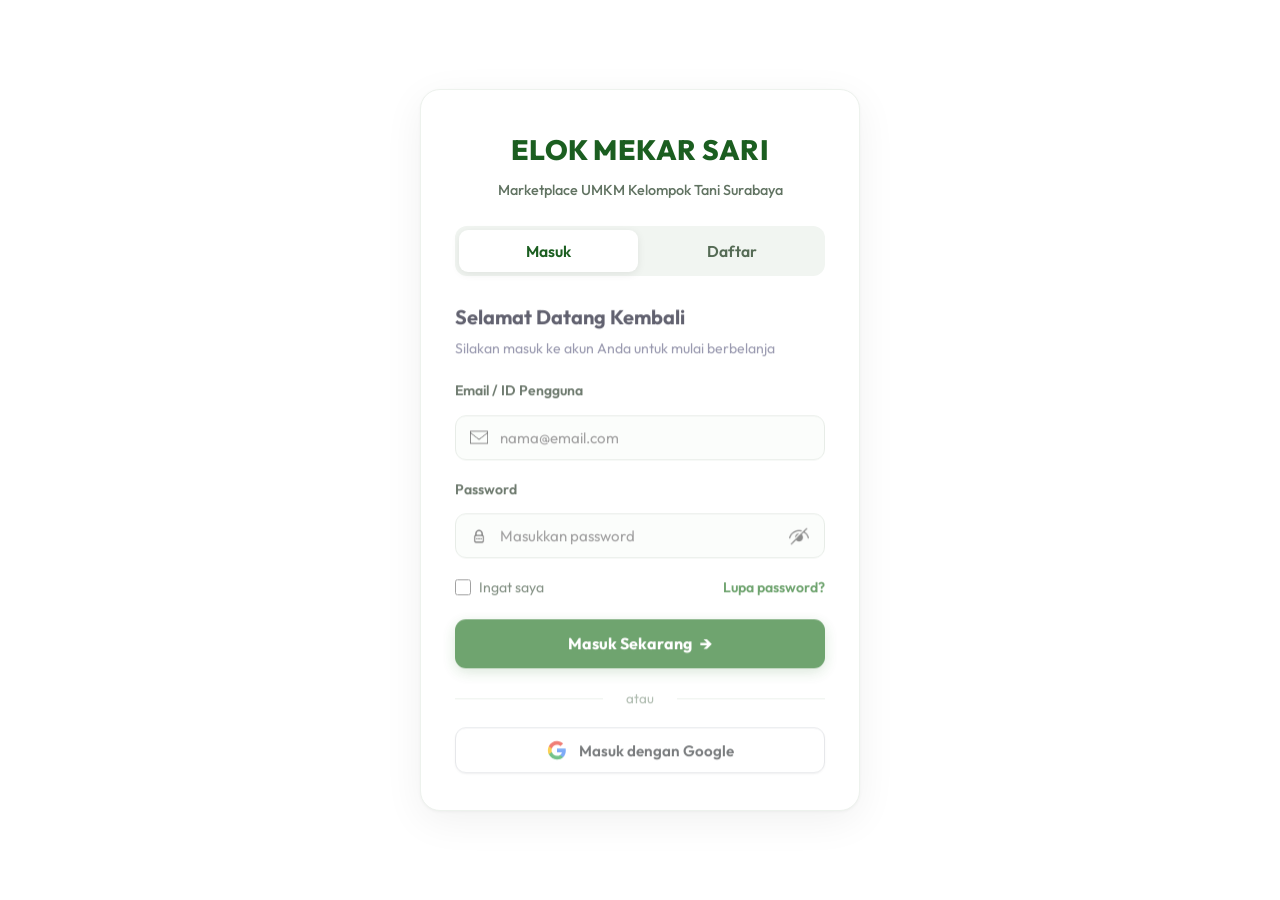
==== admin.html @ bb3d7a46 "initial commit dari lokal" ====
<!DOCTYPE html>
<html lang="id">
<head>
  <meta charset="UTF-8">
  <meta name="viewport" content="width=device-width, initial-scale=1.0">
  <title>Admin Dashboard - Elok Mekar Sari</title>
  <link rel="preconnect" href="https://fonts.googleapis.com">
  <link href="https://fonts.googleapis.com/css2?family=Outfit:wght@300;400;500;600;700;800&display=swap" rel="stylesheet">
  <link rel="stylesheet" href="css/style.css">
  <link rel="stylesheet" href="css/admin.css">
</head>
<body class="admin-body">

  <!-- Admin Sidebar -->
  <aside class="admin-sidebar" id="admin-sidebar">
    <div class="sidebar-brand">
      <div class="sidebar-brand-text">
        <span class="brand-title-admin">ELOK MEKAR SARI</span>
        <span class="brand-role-badge">Admin Panel</span>
      </div>
    </div>

    <nav class="sidebar-nav">
      <button type="button" class="sidebar-item active" data-section="dashboard" onclick="showAdminSection('dashboard', this)">
        <svg class="nav-svg-icon" viewBox="0 0 24 24" width="20" height="20" fill="currentColor">
          <path d="M3 13h8V3H3v10zm0 8h8v-6H3v6zm10 0h8V11h-8v10zm0-18v6h8V3h-8z"/>
        </svg>
        <span>Dashboard Admin</span>
      </button>

      <button type="button" class="sidebar-item" data-section="products" onclick="showAdminSection('products', this)">
        <svg class="nav-svg-icon" viewBox="0 0 24 24" width="20" height="20" fill="currentColor">
          <path d="M20 2H4c-1 0-2 .9-2 2v3.01c0 .72.43 1.34 1 1.69V20c0 1.1 1.1 2 2 2h14c.9 0 2-.9 2-2V8.7c.57-.35 1-.97 1-1.69V4c0-1.1-1-2-2-2zm-1 18H5V9h14v11zm1-13H4V4h16v3z"/>
        </svg>
        <span>Manajemen Produk</span>
      </button>

      <button type="button" class="sidebar-item" data-section="orders" onclick="showAdminSection('orders', this)">
        <svg class="nav-svg-icon" viewBox="0 0 24 24" width="20" height="20" fill="currentColor">
          <path d="M19 6h-2c0-2.76-2.24-5-5-5S7 3.24 7 6H5c-1.1 0-2 .9-2 2v12c0 1.1.9 2 2 2h14c1.1 0 2-.9 2-2V8c0-1.1-.9-2-2-2zm-7-3c1.66 0 3 1.34 3 3H9c0-1.66 1.34-3 3-3zm7 17H5V8h14v12zm-7-8c-1.66 0-3-1.34-3-3H7c0 2.76 2.24 5 5 5s5-2.24 5-5h-2c0 1.66-1.34 3-3 3z"/>
        </svg>
        <span>Manajemen Order</span>
      </button>



      <button type="button" class="sidebar-item" data-section="users" onclick="showAdminSection('users', this)">
        <svg class="nav-svg-icon" viewBox="0 0 24 24" width="20" height="20" fill="currentColor">
          <path d="M16 11c1.66 0 2.99-1.34 2.99-3S17.66 5 16 5c-1.66 0-3 1.34-3 3s1.34 3 3 3zm-8 0c1.66 0 2.99-1.34 2.99-3S9.66 5 8 5C6.34 5 5 6.34 5 8s1.34 3 3 3zm0 2c-2.33 0-7 1.17-7 3.5V19h14v-2.5c0-2.33-4.67-3.5-7-3.5zm8 0c-.29 0-.62.02-.97.05 1.16.84 1.97 1.97 1.97 3.45V19h6v-2.5c0-2.33-4.67-3.5-7-3.5z"/>
        </svg>
        <span>Pengguna</span>
      </button>

      <button type="button" class="sidebar-item" data-section="reports" onclick="showAdminSection('reports', this)">
        <svg class="nav-svg-icon" viewBox="0 0 24 24" width="20" height="20" fill="currentColor">
          <path d="M19 3H5c-1.1 0-2 .9-2 2v14c0 1.1.9 2 2 2h14c1.1 0 2-.9 2-2V5c0-1.1-.9-2-2-2zM9 17H7v-7h2v7zm4 0h-2V7h2v10zm4 0h-2v-4h2v4z"/>
        </svg>
        <span>Laporan & Statistik</span>
      </button>

      <div class="sidebar-divider"></div>

      <!-- Tombol Keluar: teks warna merah tanpa icon -->
      <button type="button" class="sidebar-item logout-item" onclick="openLogoutModal()">
        <span>Keluar Admin</span>
      </button>
    </nav>
  </aside>

  <!-- Admin Main Content -->
  <div class="admin-main" id="admin-main">
    
    <!-- Topbar Header -->
    <header class="admin-topbar">
      <button class="sidebar-toggle" onclick="toggleSidebar()" title="Toggle Sidebar">
        <svg viewBox="0 0 24 24" width="22" height="22" fill="currentColor"><path d="M3 18h18v-2H3v2zm0-5h18v-2H3v2zm0-7v2h18V6H3z"/></svg>
      </button>
      
      <div class="topbar-title-section">
        <h1 class="topbar-title" id="topbar-title">Dashboard Admin</h1>
        <span class="topbar-sub">Sistem Kelola UMKM Elok Mekar Sari</span>
      </div>

      <div class="topbar-right">
        <div class="admin-profile-pill">
          <div class="admin-pill-avatar-badge">A</div>
          <div class="admin-pill-info">
            <span class="admin-pill-name">Admin Utama</span>
            <span class="admin-pill-email">admin123</span>
          </div>
        </div>
      </div>
    </header>

    <!-- CONTENT SECTIONS -->

    <!-- 1. DASHBOARD OVERVIEW SECTION -->
    <section class="admin-section active" id="sec-dashboard">
      <div class="section-banner">
        <div>
          <h2>Selamat Datang di Panel Pengelola</h2>
          <p>Pantau performa penjualan, ketersediaan produk, dan status pesanan pelanggan secara langsung.</p>
        </div>
      </div>

      <!-- 4 Summary Cards (from Flutter DashboardTab) -->
      <div class="admin-stats-grid">
        <!-- 1. Total Order Hari Ini (Clickable to Orders) -->
        <div class="admin-stat-card card-green card-interactive" onclick="showAdminSection('orders', document.querySelector('[data-section=orders]'))" title="Klik untuk lihat Manajemen Order">
          <div class="stat-icon-wrapper">
            <img src="Icon/keranjang.png" alt="Keranjang" class="stat-icon-img">
          </div>
          <div class="stat-data">
            <span class="stat-label">Total Order Hari Ini</span>
            <span class="stat-value" id="dash-orders-today">0</span>
            <span class="stat-note">Klik untuk kelola order →</span>
          </div>
        </div>

        <!-- 2. Total Pendapatan (Clickable to Orders) -->
        <div class="admin-stat-card card-blue card-interactive" onclick="showAdminSection('orders', document.querySelector('[data-section=orders]'))" title="Klik untuk lihat Manajemen Order">
          <div class="stat-icon-wrapper">
            <img src="Icon/dollar.png" alt="Dollar" class="stat-icon-img">
          </div>
          <div class="stat-data">
            <span class="stat-label">Total Pendapatan</span>
            <span class="stat-value" id="dash-total-revenue">Rp 0</span>
            <span class="stat-note">Akumulasi pesanan aktif</span>
          </div>
        </div>

        <!-- 3. Pesanan Perlu Ditangani -->
        <div class="admin-stat-card card-orange card-interactive" onclick="showAdminSection('orders', document.querySelector('[data-section=orders]'))" title="Klik untuk lihat Manajemen Order">
          <div class="stat-icon-wrapper">
            <img src="Icon/kalender.png" alt="Kalender" class="stat-icon-img">
          </div>
          <div class="stat-data">
            <span class="stat-label">Perlu Ditangani</span>
            <span class="stat-value" id="dash-pending-orders">0</span>
            <span class="stat-note">Pesanan pending/diproses →</span>
          </div>
        </div>

        <!-- 4. Produk Terlaris -->
        <div class="admin-stat-card card-teal">
          <div class="stat-icon-wrapper">
            <img src="Icon/bintang.png" alt="Bintang" class="stat-icon-img">
          </div>
          <div class="stat-data">
            <span class="stat-label">Produk Terlaris</span>
            <span class="stat-value" id="dash-top-product">-</span>
            <span class="stat-note" id="dash-top-product-qty">0 porsi terjual</span>
          </div>
        </div>
      </div>

      <!-- Quick Tables Section: Recent Orders & Low Stock -->
      <div class="dashboard-double-grid">
        <div class="admin-card">
          <div class="card-header-flex">
            <h3>Order Terbaru</h3>
            <button class="btn-text-action" onclick="showAdminSection('orders', document.querySelector('[data-section=orders]'))">Lihat Semua →</button>
          </div>
          <div class="table-responsive">
            <table class="table-modern">
              <thead>
                <tr>
                  <th>No. Order</th>
                  <th>Pelanggan</th>
                  <th>Total</th>
                  <th>Status</th>
                </tr>
              </thead>
              <tbody id="dash-recent-orders-tbody">
                <!-- Filled by JS -->
              </tbody>
            </table>
          </div>
        </div>

        <div class="admin-card">
          <div class="card-header-flex">
            <h3>Stok Produk Menipis</h3>
            <button class="btn-text-action" onclick="showAdminSection('products', document.querySelector('[data-section=products]'))">Kelola Produk →</button>
          </div>
          <div class="table-responsive">
            <table class="table-modern">
              <thead>
                <tr>
                  <th>Produk</th>
                  <th>Kategori</th>
                  <th>Stok</th>
                  <th>Status</th>
                </tr>
              </thead>
              <tbody id="dash-low-stock-tbody">
                <!-- Filled by JS -->
              </tbody>
            </table>
          </div>
        </div>
      </div>

    </section>

    <!-- 2. PRODUCT MANAGEMENT SECTION -->
    <section class="admin-section hidden" id="sec-products">
      <div class="section-toolbar">
        <div>
          <h2>Manajemen Produk</h2>
          <p>Tambah, edit, dan atur ketersediaan produk UMKM.</p>
        </div>
        <button type="button" class="btn-primary-action" onclick="openAddProductModal()">
          <svg viewBox="0 0 24 24" width="18" height="18" fill="currentColor"><path d="M19 13h-6v6h-2v-6H5v-2h6V5h2v6h6v2z"/></svg>
          <span>Tambah Produk Baru</span>
        </button>
      </div>

      <div class="admin-card">
        <div class="table-filters-row">
          <div class="search-box-admin">
            <svg viewBox="0 0 24 24" width="18" height="18" fill="currentColor"><path d="M15.5 14h-.79l-.28-.27C15.41 12.59 16 11.11 16 9.5 16 5.91 13.09 3 9.5 3S3 5.91 3 9.5 5.91 16 9.5 16c1.61 0 3.09-.59 4.23-1.57l.27.28v.79l5 4.99L20.49 19l-4.99-5zm-6 0C7.01 14 5 11.99 5 9.5S7.01 5 9.5 5 14 7.01 14 9.5 11.99 14 9.5 14z"/></svg>
            <input type="text" id="filter-prod-search" placeholder="Cari nama produk..." oninput="renderAdminProductsTable()">
          </div>

          <div class="filter-select-wrapper">
            <select id="filter-prod-category" onchange="renderAdminProductsTable()">
              <option value="all">Semua Kategori</option>
              <option value="jamur">Olahan Jamur</option>
              <option value="lele">Olahan Lele</option>
              <option value="minuman">Minuman</option>
              <option value="snack">Snack</option>
              <option value="makanan">Makanan</option>
              <option value="lainnya">Lainnya</option>
            </select>
          </div>
        </div>

        <div class="table-responsive">
          <table class="table-modern">
            <thead>
              <tr>
                <th>Gambar</th>
                <th>Nama Produk</th>
                <th>Kategori</th>
                <th>Harga</th>
                <th>Stok</th>
                <th>Terjual</th>
                <th>Aksi</th>
              </tr>
            </thead>
            <tbody id="admin-products-table-tbody">
              <!-- Rendered via JS -->
            </tbody>
          </table>
        </div>
      </div>
    </section>

    <!-- 3. ORDER MANAGEMENT SECTION -->
    <section class="admin-section hidden" id="sec-orders">
      <div class="section-toolbar">
        <div>
          <h2>Manajemen Order</h2>
          <p>Verifikasi bukti pembayaran dan perbarui status pesanan pelanggan.</p>
        </div>
      </div>

      <!-- Status Tabs (from Flutter OrderManagementTab) -->
      <div class="order-tabs-admin">
        <button type="button" class="tab-btn active" data-status="all" onclick="filterOrdersByStatus('all', this)">Semua Pesanan</button>
        <button type="button" class="tab-btn" data-status="pending" onclick="filterOrdersByStatus('pending', this)">Menunggu Pembayaran</button>
        <button type="button" class="tab-btn" data-status="diproses" onclick="filterOrdersByStatus('diproses', this)">Sedang Diproses</button>
        <button type="button" class="tab-btn" data-status="ready" onclick="filterOrdersByStatus('ready', this)">Siap Diambil (Pick Up)</button>
        <button type="button" class="tab-btn" data-status="dikirim" onclick="filterOrdersByStatus('dikirim', this)">Dalam Pengiriman</button>
        <button type="button" class="tab-btn" data-status="selesai" onclick="filterOrdersByStatus('selesai', this)">Selesai</button>
        <button type="button" class="tab-btn" data-status="dibatalkan" onclick="filterOrdersByStatus('dibatalkan', this)">Dibatalkan</button>
      </div>

      <div class="admin-card">
        <div class="table-filters-row">
          <div class="search-box-admin">
            <svg viewBox="0 0 24 24" width="18" height="18" fill="currentColor"><path d="M15.5 14h-.79l-.28-.27C15.41 12.59 16 11.11 16 9.5 16 5.91 13.09 3 9.5 3S3 5.91 3 9.5 5.91 16 9.5 16c1.61 0 3.09-.59 4.23-1.57l.27.28v.79l5 4.99L20.49 19l-4.99-5zm-6 0C7.01 14 5 11.99 5 9.5S7.01 5 9.5 5 14 7.01 14 9.5 11.99 14 9.5 14z"/></svg>
            <input type="text" id="filter-order-search" placeholder="Cari No. Order atau Nama Pelanggan..." oninput="renderAdminOrdersTable()">
          </div>
        </div>

        <div class="table-responsive">
          <table class="table-modern">
            <thead>
              <tr>
                <th>No. Order</th>
                <th>Waktu</th>
                <th>Pelanggan</th>
                <th>Detail Item</th>
                <th>Pengiriman</th>
                <th>Metode Bayar</th>
                <th>Bukti Pembayaran</th>
                <th>Total</th>
                <th>Status</th>
                <th>Update Status</th>
              </tr>
            </thead>
            <tbody id="admin-orders-table-tbody">
              <!-- Rendered via JS -->
            </tbody>
          </table>
        </div>
      </div>
    </section>

    <!-- 5. USERS MANAGEMENT SECTION -->
    <section class="admin-section hidden" id="sec-users">
      <div class="section-toolbar">
        <div>
          <h2>Daftar Pengguna</h2>
          <p>Informasi pelanggan dan akun yang terdaftar dalam sistem.</p>
        </div>
      </div>

      <div class="admin-card">
        <div class="table-filters-row">
          <div class="search-box-admin">
            <svg viewBox="0 0 24 24" width="18" height="18" fill="currentColor"><path d="M15.5 14h-.79l-.28-.27C15.41 12.59 16 11.11 16 9.5 16 5.91 13.09 3 9.5 3S3 5.91 3 9.5 5.91 16 9.5 16c1.61 0 3.09-.59 4.23-1.57l.27.28v.79l5 4.99L20.49 19l-4.99-5zm-6 0C7.01 14 5 11.99 5 9.5S7.01 5 9.5 5 14 7.01 14 9.5 11.99 14 9.5 11.99 14 9.5 14z"/></svg>
            <input type="text" id="filter-user-search" placeholder="Cari nama atau email pengguna..." oninput="renderAdminUsersTable()">
          </div>
        </div>

        <div class="table-responsive">
          <table class="table-modern">
            <thead>
              <tr>
                <th>Pengguna</th>
                <th>Email</th>
                <th>No. Telepon</th>
                <th>Role</th>
                <th>Total Pesanan</th>
                <th>Status Akun</th>
              </tr>
            </thead>
            <tbody id="admin-users-table-tbody">
              <!-- Rendered via JS -->
            </tbody>
          </table>
        </div>
      </div>
    </section>

    <!-- 6. REPORTS SECTION -->
    <section class="admin-section hidden" id="sec-reports">
      <div class="section-toolbar">
        <div>
          <h2>Laporan & Statistik</h2>
          <p>Rekapitulasi penjualan produk UMKM Elok Mekar Sari.</p>
        </div>
      </div>

      <!-- Sales Chart Card (from Flutter ReportsTab LineChart) -->
      <div class="admin-card report-chart-card">
        <div class="card-header-flex">
          <div>
            <h3>Penjualan Mingguan (7 Hari Terakhir)</h3>
            <span class="chart-subtitle">Tren pendapatan harian pesanan selesai & dikonfirmasi</span>
          </div>
          <div class="chart-badge-tag">Statistik Realtime</div>
        </div>
        
        <div class="chart-container" id="sales-chart-wrapper">
          <!-- Dynamic SVG Chart rendered by JS -->
        </div>
      </div>

      <!-- Summary Stats (Ringkasan Bulanan) -->
      <div class="admin-stats-grid" style="margin-top: 20px;">
        <div class="admin-stat-card card-green">
          <div class="stat-data">
            <span class="stat-label">Total Penjualan Masuk</span>
            <span class="stat-value" id="rep-total-revenue">Rp 0</span>
            <span class="stat-note">Akumulasi seluruh transaksi berhasil</span>
          </div>
        </div>
        <div class="admin-stat-card card-blue">
          <div class="stat-data">
            <span class="stat-label">Order Berhasil</span>
            <span class="stat-value" id="rep-done-orders">0 Transaksi</span>
            <span class="stat-note">Pesanan status diproses / selesai</span>
          </div>
        </div>
        <div class="admin-stat-card card-orange">
          <div class="stat-data">
            <span class="stat-label">Produk Terlaris</span>
            <span class="stat-value" id="rep-top-product">-</span>
            <span class="stat-note" id="rep-top-product-sub">Berdasarkan kuantitas terjual</span>
          </div>
        </div>
      </div>

      <!-- Ringkasan Penjualan Tiap Produk -->
      <div class="admin-card" style="margin-top: 20px;">
        <h3>Ringkasan Penjualan Tiap Produk</h3>
        <div class="table-responsive">
          <table class="table-modern">
            <thead>
              <tr>
                <th>Produk</th>
                <th>Kategori</th>
                <th>Harga Satuan</th>
                <th>Jumlah Terjual</th>
                <th>Subtotal Pendapatan</th>
              </tr>
            </thead>
            <tbody id="rep-products-tbody">
              <!-- Rendered via JS -->
            </tbody>
          </table>
        </div>
      </div>
    </section>

  </div>

  <!-- MODAL: ADD / EDIT PRODUCT -->
  <div class="modal-overlay hidden" id="product-modal">
    <div class="modal-dialog">
      <div class="modal-header">
        <h3 id="product-modal-title">Tambah Produk Baru</h3>
        <button type="button" class="modal-close-btn" onclick="closeProductModal()">✕</button>
      </div>

      <form id="product-form" onsubmit="handleProductFormSubmit(event)">
        <input type="hidden" id="pf-id">

        <div class="form-group-admin">
          <label for="pf-name">Nama Produk</label>
          <input type="text" id="pf-name" placeholder="Contoh: Nugget Lele" required>
        </div>

        <div class="form-grid-2">
          <div class="form-group-admin">
            <label for="pf-category">Kategori</label>
            <select id="pf-category" required>
              <option value="makanan">Makanan</option>
              <option value="jamur">Olahan Jamur</option>
              <option value="lele">Olahan Lele</option>
              <option value="snack">Snack</option>
              <option value="minuman">Minuman</option>
              <option value="lainnya">Lainnya</option>
            </select>
          </div>

          <div class="form-group-admin">
            <label for="pf-price">Harga (Rp)</label>
            <input type="number" id="pf-price" placeholder="25000" min="500" required>
          </div>
        </div>

        <div class="form-grid-2">
          <div class="form-group-admin">
            <label for="pf-stock">Stok Tersedia</label>
            <input type="number" id="pf-stock" placeholder="50" min="0" required>
          </div>

          <div class="form-group-admin">
            <label for="pf-image-select">Pilih Gambar dari Katalog</label>
            <select id="pf-image-select" onchange="updateImagePreviewFromSelect()">
              <option value="Nugget_Lele.jpeg">Nugget_Lele.jpeg</option>
              <option value="Sempol_Jamur.jpeg">Sempol_Jamur.jpeg</option>
              <option value="tahu_walik.jpeg">tahu_walik.jpeg</option>
              <option value="Jangkrik_Crispi.jpeg">Jangkrik_Crispi.jpeg</option>
              <option value="Sinom.jpeg">Sinom.jpeg</option>
              <option value="Sate_Jamur.jpeg">Sate_Jamur.jpeg</option>
              <option value="Bakso_Jamur.jpg">Bakso_Jamur.jpg</option>
              <option value="Sate_Jamur_Tiram.jpg">Sate_Jamur_Tiram.jpg</option>
              <option value="Abon_Lele.jpeg">Abon_Lele.jpeg</option>
              <option value="upload">Unggah File Gambar...</option>
              <option value="custom">URL Gambar Kustom...</option>
            </select>
          </div>
        </div>

        <div class="form-group-admin" id="upload-image-group" style="display: none;">
          <label for="pf-upload-file">Pilih Berkas Gambar</label>
          <input type="file" id="pf-upload-file" accept="image/*" onchange="handleImageFileUpload(event)">
        </div>

        <div class="form-group-admin" id="custom-image-group" style="display: none;">
          <label for="pf-custom-image">URL Gambar Kustom</label>
          <input type="text" id="pf-custom-image" placeholder="https://..." oninput="updateCustomImagePreview()">
        </div>

        <div class="image-preview-admin">
          <label>Pratinjau Gambar:</label>
          <div class="preview-box">
            <img id="pf-preview-img" src="images/Nugget_Lele.jpeg" alt="Preview">
          </div>
        </div>

        <div class="form-group-admin">
          <label for="pf-desc">Deskripsi Produk</label>
          <textarea id="pf-desc" rows="3" placeholder="Tuliskan deskripsi produk yang menarik..." required></textarea>
        </div>

        <div class="modal-footer">
          <button type="button" class="btn-cancel" onclick="closeProductModal()">Batal</button>
          <button type="submit" class="btn-submit-modal" id="btn-save-product">Simpan Produk</button>
        </div>
      </form>
    </div>
  </div>

  <!-- MODAL: VIEW PROOF OF PAYMENT (STRUK) -->
  <div class="modal-overlay hidden" id="proof-modal" onclick="closeProofModalOnBackdrop(event)">
    <div class="modal-dialog modal-dialog-proof">
      <div class="modal-header">
        <h3>Bukti Pembayaran / Struk Pelanggan</h3>
        <button type="button" class="modal-close-btn" onclick="closeProofModal()">✕</button>
      </div>
      <div class="proof-modal-body">
        <div class="proof-img-container">
          <img id="proof-img" src="" alt="Bukti Pembayaran">
        </div>
        <div class="proof-details" id="proof-details-text">
          <!-- Filled by JS -->
        </div>
      </div>
      <div class="modal-footer">
        <button type="button" class="btn-primary-action" onclick="approveProofFromModal()">Konfirmasi Lunas & Proses</button>
        <button type="button" class="btn-cancel" onclick="closeProofModal()">Tutup</button>
      </div>
    </div>
  </div>

    <!-- MODAL: LOGOUT CONFIRMATION -->
  <div class="modal-overlay hidden" id="logout-modal" onclick="closeLogoutModalOnBackdrop(event)">
    <div class="modal-dialog modal-dialog-sm">
      <div class="modal-header">
        <h3>Konfirmasi Logout</h3>
        <button type="button" class="modal-close-btn" onclick="closeLogoutModal()">✕</button>
      </div>
      <div class="modal-body-pad">
        <p style="font-size: 0.95rem; color: #4b5563; line-height: 1.5;">Apakah Anda yakin ingin logout dari akun admin?</p>
      </div>
      <div class="modal-footer">
        <button type="button" class="btn-cancel" onclick="closeLogoutModal()">Batal</button>
        <button type="button" class="btn-danger-action" onclick="confirmLogoutAdmin()">Keluar</button>
      </div>
    </div>
  </div>

  <!-- Toast -->
  <div class="toast" id="toast"></div>

  <!-- SCRIPTS -->
  <script src="js/app.js"></script>
  <script src="js/admin.js"></script>
</body>
</html>
---- css/style.css ----
/* ========================================
   ELOK MEKAR SARI - Global Styles
   ======================================== */

*, *::before, *::after {
  box-sizing: border-box;
  margin: 0;
  padding: 0;
}

:root {
  --primary: #2d7a2d;
  --primary-dark: #1e5c1e;
  --primary-light: #4caf4c;
  --primary-soft: #e8f5e9;
  --secondary: #ff8c00;
  --secondary-light: #fff3e0;
  --accent: #00bcd4;
  --danger: #e53935;
  --success: #43a047;
  --warning: #fb8c00;

  --text-primary: #1a1a2e;
  --text-secondary: #4a4a6a;
  --text-muted: #8a8aaa;

  --bg-page: #f4f7f4;
  --bg-card: #ffffff;
  --bg-input: #f8fbf8;

  --border: #e0e7e0;
  --border-focus: #2d7a2d;

  --shadow-sm: 0 2px 8px rgba(0,0,0,0.06);
  --shadow: 0 4px 20px rgba(0,0,0,0.10);
  --shadow-lg: 0 8px 32px rgba(0,0,0,0.14);
  --shadow-xl: 0 16px 48px rgba(0,0,0,0.18);

  --radius-sm: 8px;
  --radius: 12px;
  --radius-lg: 20px;
  --radius-xl: 28px;
  --radius-full: 9999px;

  --font: 'Outfit', sans-serif;
  --transition: 0.25s cubic-bezier(0.4,0,0.2,1);
}

html {
  scroll-behavior: smooth;
}

body {
  font-family: var(--font);
  background: var(--bg-page);
  color: var(--text-primary);
  line-height: 1.6;
  min-height: 100vh;
}

a {
  text-decoration: none;
  color: inherit;
}

img {
  max-width: 100%;
  height: auto;
}

.hidden { display: none !important; }
.container {
  max-width: 1200px;
  margin: 0 auto;
  padding: 0 20px;
}

/* ---- NAVBAR ---- */
.navbar {
  position: sticky;
  top: 0;
  z-index: 100;
  background: rgba(255,255,255,0.95);
  backdrop-filter: blur(16px);
  border-bottom: 1px solid var(--border);
  box-shadow: var(--shadow-sm);
  transition: box-shadow var(--transition);
}
.navbar.scrolled { box-shadow: var(--shadow); }
.nav-container {
  max-width: 1200px;
  margin: 0 auto;
  padding: 0 20px;
  display: flex;
  align-items: center;
  gap: 32px;
  height: 64px;
}
.nav-brand {
  display: flex;
  align-items: center;
  gap: 8px;
  font-size: 1.2rem;
  font-weight: 700;
  color: var(--primary);
  white-space: nowrap;
}
.brand-icon { font-size: 1.5rem; }
.nav-links {
  display: flex;
  align-items: center;
  gap: 8px;
  flex: 1;
}
.nav-link {
  padding: 8px 16px;
  border-radius: var(--radius-full);
  font-weight: 500;
  color: var(--text-secondary);
  transition: all var(--transition);
  font-size: 0.95rem;
}
.nav-link:hover, .nav-link.active {
  background: var(--primary-soft);
  color: var(--primary);
}
.nav-actions {
  display: flex;
  align-items: center;
  gap: 12px;
}
.nav-search-btn {
  background: none;
  border: none;
  cursor: pointer;
  padding: 8px;
  border-radius: 50%;
  display: flex;
  align-items: center;
  justify-content: center;
  transition: background var(--transition);
}
.nav-search-btn:hover { background: var(--primary-soft); }
.nav-cart {
  position: relative;
  cursor: pointer;
  padding: 8px;
  border-radius: 50%;
  display: flex;
  align-items: center;
  justify-content: center;
  transition: background var(--transition);
}
.nav-cart:hover { background: var(--primary-soft); }
.cart-badge {
  position: absolute;
  top: 2px;
  right: 2px;
  background: var(--danger);
  color: white;
  font-size: 0.65rem;
  font-weight: 700;
  border-radius: 50%;
  width: 18px;
  height: 18px;
  display: flex;
  align-items: center;
  justify-content: center;
  line-height: 1;
}
.nav-user {
  position: relative;
  cursor: pointer;
}
.nav-avatar {
  width: 38px;
  height: 38px;
  border-radius: 50%;
  background: linear-gradient(135deg, var(--primary), var(--primary-light));
  color: white;
  display: flex;
  align-items: center;
  justify-content: center;
  font-weight: 700;
  font-size: 1rem;
}
.user-dropdown {
  position: absolute;
  right: 0;
  top: calc(100% + 8px);
  background: white;
  border-radius: var(--radius);
  box-shadow: var(--shadow-lg);
  border: 1px solid var(--border);
  min-width: 220px;
  overflow: hidden;
  opacity: 0;
  pointer-events: none;
  transform: translateY(-8px);
  transition: all var(--transition);
  z-index: 200;
}
.user-dropdown.open {
  opacity: 1;
  pointer-events: all;
  transform: translateY(0);
}
.dropdown-header {
  display: flex;
  align-items: center;
  gap: 12px;
  padding: 16px;
  background: var(--primary-soft);
}
.dropdown-avatar {
  width: 40px;
  height: 40px;
  border-radius: 50%;
  background: var(--primary);
  color: white;
  display: flex;
  align-items: center;
  justify-content: center;
  font-weight: 700;
}
.dropdown-name { font-weight: 600; font-size: 0.95rem; }
.dropdown-email { font-size: 0.75rem; color: var(--text-muted); }
.dropdown-divider { height: 1px; background: var(--border); margin: 4px 0; }
.dropdown-item {
  display: flex;
  align-items: center;
  gap: 8px;
  padding: 10px 16px;
  color: var(--text-primary);
  font-size: 0.9rem;
  background: none;
  border: none;
  width: 100%;
  text-align: left;
  cursor: pointer;
  transition: background var(--transition);
}
.dropdown-item:hover { background: var(--bg-page); }
.logout-btn {
  color: var(--danger);
  font-weight: 500;
}
.logout-btn:hover {
  background: #ffebee;
  color: #c62828;
}

/* ---- PAGE HEADER ---- */
.page-header {
  background: linear-gradient(135deg, var(--primary-dark) 0%, var(--primary) 100%);
  color: white;
  padding: 40px 20px;
}
.page-title {
  font-size: 2rem;
  font-weight: 700;
  margin-bottom: 4px;
}
.page-sub { opacity: 0.85; font-size: 1rem; }

/* ---- BUTTONS ---- */
.btn-primary {
  display: inline-flex;
  align-items: center;
  gap: 8px;
  background: linear-gradient(135deg, var(--primary), var(--primary-light));
  color: white;
  padding: 12px 28px;
  border-radius: var(--radius-full);
  font-weight: 600;
  font-size: 0.95rem;
  border: none;
  cursor: pointer;
  transition: all var(--transition);
  box-shadow: 0 4px 16px rgba(45,122,45,0.3);
}
.btn-primary:hover {
  transform: translateY(-2px);
  box-shadow: 0 8px 24px rgba(45,122,45,0.4);
}
.btn-outline {
  display: inline-flex;
  align-items: center;
  gap: 8px;
  background: transparent;
  color: white;
  padding: 12px 28px;
  border-radius: var(--radius-full);
  font-weight: 600;
  border: 2px solid rgba(255,255,255,0.7);
  cursor: pointer;
  transition: all var(--transition);
}
.btn-outline:hover {
  background: rgba(255,255,255,0.15);
  border-color: white;
}

/* ---- PRODUCT CARD ---- */
.products-grid {
  display: grid;
  grid-template-columns: repeat(auto-fill, minmax(240px, 1fr));
  gap: 20px;
}
.product-card {
  background: var(--bg-card);
  border-radius: var(--radius-lg);
  overflow: hidden;
  box-shadow: var(--shadow-sm);
  border: 1px solid var(--border);
  transition: all var(--transition);
  cursor: pointer;
  position: relative;
}
.product-card:hover {
  transform: translateY(-4px);
  box-shadow: var(--shadow-lg);
  border-color: var(--primary);
}
.product-card-img {
  width: 100%;
  height: 200px;
  object-fit: cover;
  transition: transform 0.4s ease;
}
.product-card:hover .product-card-img { transform: scale(1.05); }
.product-card-img-wrapper {
  overflow: hidden;
  position: relative;
}
.product-card-badge {
  position: absolute;
  top: 12px;
  left: 12px;
  background: var(--primary);
  color: white;
  font-size: 0.72rem;
  font-weight: 600;
  padding: 4px 10px;
  border-radius: var(--radius-full);
  text-transform: uppercase;
  letter-spacing: 0.5px;
}
.product-card-actions {
  position: absolute;
  top: 12px;
  right: 12px;
  display: flex;
  flex-direction: column;
  gap: 6px;
  opacity: 0;
  transition: opacity var(--transition);
}
.product-card:hover .product-card-actions { opacity: 1; }
.product-card-action-btn {
  width: 34px;
  height: 34px;
  border-radius: 50%;
  background: white;
  border: none;
  cursor: pointer;
  display: flex;
  align-items: center;
  justify-content: center;
  font-size: 1rem;
  box-shadow: var(--shadow-sm);
  transition: all var(--transition);
}
.product-card-action-btn:hover {
  background: var(--primary);
  color: white;
  transform: scale(1.1);
}
.product-card-action-btn:hover .card-action-icon {
  filter: brightness(0) invert(1);
}
.product-card-body {
  padding: 16px;
}
.product-card-cat {
  font-size: 0.75rem;
  color: var(--primary);
  font-weight: 600;
  text-transform: uppercase;
  letter-spacing: 0.5px;
  margin-bottom: 4px;
}
.product-card-name {
  font-size: 1rem;
  font-weight: 600;
  color: var(--text-primary);
  margin-bottom: 8px;
  display: -webkit-box;
  -webkit-line-clamp: 2;
  -webkit-box-orient: vertical;
  overflow: hidden;
}
.product-card-price {
  font-size: 1.15rem;
  font-weight: 700;
  color: var(--primary);
  margin-bottom: 12px;
}
.product-card-footer {
  display: flex;
  align-items: center;
  justify-content: space-between;
  gap: 8px;
}
.btn-add-cart {
  flex: 1;
  background: var(--primary);
  color: white;
  border: none;
  padding: 10px;
  border-radius: var(--radius-full);
  font-weight: 600;
  font-size: 0.85rem;
  cursor: pointer;
  transition: all var(--transition);
}
.btn-add-cart:hover { background: var(--primary-dark); }

/* ---- SECTION ---- */
.section { padding: 60px 0; }
.section-header {
  display: flex;
  align-items: center;
  justify-content: space-between;
  margin-bottom: 32px;
}
.section-title {
  font-size: 1.8rem;
  font-weight: 700;
  color: var(--text-primary);
}
.section-sub {
  color: var(--text-muted);
  margin-top: 4px;
}
.see-all-link {
  color: var(--primary);
  font-weight: 600;
  transition: opacity var(--transition);
}
.see-all-link:hover { opacity: 0.7; }

/* ---- FORM ELEMENTS ---- */
.form-group {
  display: flex;
  flex-direction: column;
  gap: 6px;
  margin-bottom: 16px;
}
.form-group label {
  font-size: 0.875rem;
  font-weight: 600;
  color: var(--text-secondary);
}
.form-group input,
.form-group textarea,
.form-group select {
  padding: 12px 16px;
  border: 1.5px solid var(--border);
  border-radius: var(--radius);
  font-family: var(--font);
  font-size: 0.95rem;
  background: var(--bg-input);
  color: var(--text-primary);
  transition: border-color var(--transition), box-shadow var(--transition);
  outline: none;
}
.form-group input:focus,
.form-group textarea:focus,
.form-group select:focus {
  border-color: var(--primary);
  box-shadow: 0 0 0 3px rgba(45,122,45,0.12);
}
.form-row {
  display: grid;
  grid-template-columns: 1fr 1fr;
  gap: 16px;
}
.input-wrapper {
  position: relative;
  display: flex;
  align-items: center;
}
.input-wrapper input {
  width: 100%;
  padding-left: 44px !important;
}
.input-icon {
  position: absolute;
  left: 14px;
  pointer-events: none;
  display: flex;
  align-items: center;
  justify-content: center;
  width: 20px;
  height: 20px;
}
.form-icon-img {
  width: 18px;
  height: 18px;
  object-fit: contain;
  display: block;
}
.password-toggle {
  position: absolute;
  right: 12px;
  background: none;
  border: none;
  cursor: pointer;
  padding: 4px;
  display: flex;
  align-items: center;
  justify-content: center;
  opacity: 0.65;
  transition: opacity 0.2s, transform 0.15s;
}
.password-toggle:hover {
  opacity: 1;
  transform: scale(1.08);
}
.password-toggle-img {
  width: 20px;
  height: 20px;
  object-fit: contain;
  display: block;
}
.form-select {
  appearance: none;
  background-image: url("data:image/svg+xml,%3Csvg xmlns='http://www.w3.org/2000/svg' width='12' height='12' viewBox='0 0 12 12'%3E%3Cpath fill='%234a4a6a' d='M6 8L1 3h10z'/%3E%3C/svg%3E");
  background-repeat: no-repeat;
  background-position: right 14px center;
  padding-right: 36px;
}

/* ---- MODAL ---- */
.modal-overlay {
  position: fixed;
  inset: 0;
  background: rgba(0,0,0,0.55);
  backdrop-filter: blur(4px);
  z-index: 500;
  display: flex;
  align-items: center;
  justify-content: center;
  padding: 20px;
  animation: fadeIn 0.2s ease;
}
.modal-content {
  background: white;
  border-radius: var(--radius-xl);
  max-width: 600px;
  width: 100%;
  max-height: 90vh;
  overflow-y: auto;
  position: relative;
  animation: slideUp 0.3s ease;
  box-shadow: var(--shadow-xl);
}
.modal-close {
  position: absolute;
  top: 16px;
  right: 16px;
  background: var(--bg-page);
  border: none;
  border-radius: 50%;
  width: 32px;
  height: 32px;
  cursor: pointer;
  font-size: 1rem;
  z-index: 10;
  transition: background var(--transition);
}
.modal-close:hover { background: var(--border); }
.modal-title {
  font-size: 1.3rem;
  font-weight: 700;
  padding: 24px 24px 0;
}

@keyframes fadeIn { from { opacity: 0; } to { opacity: 1; } }
@keyframes slideUp { from { transform: translateY(20px); opacity: 0; } to { transform: translateY(0); opacity: 1; } }

/* ---- TOAST ---- */
.toast {
  position: fixed;
  bottom: 24px;
  left: 50%;
  transform: translateX(-50%) translateY(100px);
  background: #222;
  color: white;
  padding: 12px 24px;
  border-radius: var(--radius-full);
  font-weight: 500;
  font-size: 0.9rem;
  box-shadow: var(--shadow-lg);
  z-index: 9999;
  transition: transform 0.35s cubic-bezier(0.4,0,0.2,1), opacity 0.35s;
  opacity: 0;
  white-space: nowrap;
}
.toast.show {
  transform: translateX(-50%) translateY(0);
  opacity: 1;
}
.toast.success { background: var(--success); }
.toast.error { background: var(--danger); }
.toast.warning { background: var(--warning); }

/* ---- EMPTY STATE ---- */
.empty-state {
  text-align: center;
  padding: 60px 20px;
}
.empty-icon { font-size: 4rem; margin-bottom: 16px; }
.empty-state h3 { font-size: 1.3rem; margin-bottom: 8px; }
.empty-state p { color: var(--text-muted); margin-bottom: 24px; }

/* ---- STATUS BADGES ---- */
.status-badge {
  display: inline-flex;
  align-items: center;
  gap: 4px;
  padding: 4px 12px;
  border-radius: var(--radius-full);
  font-size: 0.78rem;
  font-weight: 600;
}
.status-pending { background: #fff3e0; color: #e65100; }
.status-processing { background: #e3f2fd; color: #1565c0; }
.status-shipped { background: #f3e5f5; color: #6a1b9a; }
.status-ready { background: #e0f7fa; color: #006064; }
.status-done { background: #e8f5e9; color: #1b5e20; }
.status-cancelled { background: #ffebee; color: #b71c1c; }

/* ---- SCROLLBAR ---- */
::-webkit-scrollbar { width: 6px; height: 6px; }
::-webkit-scrollbar-track { background: transparent; }
::-webkit-scrollbar-thumb { background: #ccc; border-radius: 3px; }
::-webkit-scrollbar-thumb:hover { background: #aaa; }

/* ---- RESPONSIVE ---- */
@media (max-width: 768px) {
  .nav-links { display: none; }
  .form-row { grid-template-columns: 1fr; }
  .page-title { font-size: 1.5rem; }
  .products-grid { grid-template-columns: repeat(auto-fill, minmax(160px, 1fr)); gap: 12px; }
}

/* ---- CUSTOM ICON UTILITIES ---- */
.nav-icon-img {
  width: 22px;
  height: 22px;
  object-fit: contain;
  display: block;
}
.btn-icon-img-inline {
  width: 18px;
  height: 18px;
  object-fit: contain;
  vertical-align: middle;
  display: inline-block;
  margin-left: 6px;
}
.btn-icon-img {
  width: 18px;
  height: 18px;
  object-fit: contain;
  vertical-align: middle;
  display: inline-block;
  margin-right: 6px;
}
.dropdown-icon-img {
  width: 16px;
  height: 16px;
  object-fit: contain;
  vertical-align: middle;
  display: inline-block;
  margin-right: 8px;
}
.title-icon-img {
  width: 28px;
  height: 28px;
  object-fit: contain;
  vertical-align: middle;
  display: inline-block;
  margin-right: 8px;
}
.card-action-icon {
  width: 18px;
  height: 18px;
  object-fit: contain;
  display: block;
  margin: auto;
  transition: filter var(--transition);
}
.empty-icon-img {
  width: 64px;
  height: 64px;
  object-fit: contain;
  display: block;
  margin: 0 auto;
}
.filter-icon-img {
  width: 18px;
  height: 18px;
  object-fit: contain;
  vertical-align: middle;
  display: inline-block;
  margin-right: 8px;
}
.search-icon-img {
  width: 18px;
  height: 18px;
  object-fit: contain;
  display: block;
}
.footer-contact-icon {
  width: 16px;
  height: 16px;
  object-fit: contain;
  vertical-align: middle;
  display: inline-block;
  margin-right: 6px;
}
.sidebar-icon-img {
  width: 16px;
  height: 16px;
  object-fit: contain;
  vertical-align: middle;
  display: inline-block;
  margin-right: 8px;
}
.section-title-icon {
  width: 22px;
  height: 22px;
  object-fit: contain;
  vertical-align: middle;
  display: inline-block;
  margin-right: 8px;
}
.payment-icon-img {
  width: 28px;
  height: 28px;
  object-fit: contain;
  display: block;
  margin: auto;
}
---- css/admin.css ----
/* ========================================
   ADMIN DASHBOARD CSS - Elok Mekar Sari
   ======================================== */

:root {
  --admin-primary: #2d5a27;
  --admin-primary-dark: #1e3d1a;
  --admin-primary-light: #4a8c3f;
  --admin-accent: #ff8c00;
  --admin-bg: #f4f6f4;
  --admin-card: #ffffff;
  --admin-border: #e2e8e2;
  --admin-text-main: #1f2937;
  --admin-text-muted: #6b7280;
}

body.admin-body {
  background: var(--admin-bg);
  color: var(--admin-text-main);
  font-family: 'Outfit', sans-serif;
  margin: 0;
  padding: 0;
  display: flex;
  min-height: 100vh;
}

/* ==================== SIDEBAR ==================== */
.admin-sidebar {
  width: 260px;
  background: #173315;
  color: #ffffff;
  display: flex;
  flex-direction: column;
  position: fixed;
  top: 0;
  left: 0;
  bottom: 0;
  z-index: 1000;
  transition: transform 0.3s cubic-bezier(0.4, 0, 0.2, 1);
  box-shadow: 4px 0 20px rgba(0, 0, 0, 0.15);
}

.admin-sidebar.collapsed {
  transform: translateX(-260px);
}

.sidebar-brand {
  padding: 22px 20px;
  display: flex;
  align-items: center;
  gap: 12px;
  border-bottom: 1px solid rgba(255, 255, 255, 0.08);
}

.sidebar-logo-icon {
  width: 44px;
  height: 44px;
  border-radius: 12px;
  background: #234b1f;
  border: 1px solid rgba(255, 255, 255, 0.15);
  display: flex;
  align-items: center;
  justify-content: center;
  font-size: 1.55rem;
  flex-shrink: 0;
}

.admin-pill-avatar-badge {
  width: 36px;
  height: 36px;
  border-radius: 50%;
  background: #2d5a27;
  color: #ffffff;
  display: flex;
  align-items: center;
  justify-content: center;
  font-size: 0.95rem;
  font-weight: 800;
  box-shadow: 0 2px 6px rgba(45, 90, 39, 0.25);
}

.sidebar-brand-text {
  display: flex;
  flex-direction: column;
}

.brand-title-admin {
  font-size: 1rem;
  font-weight: 800;
  letter-spacing: 0.5px;
  color: #ffffff;
}

.brand-role-badge {
  font-size: 0.75rem;
  color: #9cd394;
  font-weight: 600;
}

.sidebar-nav {
  flex: 1;
  padding: 18px 12px;
  display: flex;
  flex-direction: column;
  gap: 4px;
  overflow-y: auto;
}

.sidebar-item {
  display: flex;
  align-items: center;
  gap: 12px;
  padding: 12px 14px;
  width: 100%;
  border: none;
  background: transparent;
  color: rgba(255, 255, 255, 0.72);
  border-radius: 10px;
  font-family: 'Outfit', sans-serif;
  font-size: 0.94rem;
  font-weight: 600;
  cursor: pointer;
  text-align: left;
  transition: all 0.2s ease;
}

.nav-svg-icon {
  flex-shrink: 0;
  opacity: 0.85;
}

.sidebar-item:hover {
  background: rgba(255, 255, 255, 0.08);
  color: #ffffff;
}

.sidebar-item.active {
  background: #2d5a27;
  color: #ffffff;
  box-shadow: 0 4px 12px rgba(0, 0, 0, 0.25);
}

.sidebar-item.active .nav-svg-icon {
  opacity: 1;
}

.sidebar-divider {
  height: 1px;
  background: rgba(255, 255, 255, 0.08);
  margin: 12px 6px;
}

.logout-item {
  color: #ff6b6b !important;
  font-weight: 600;
}

.logout-item:hover {
  background: rgba(239, 68, 68, 0.15) !important;
  color: #ff4d4d !important;
}

/* Sidebar Partners */
.sidebar-partners {
  padding: 16px 20px;
  background: rgba(0, 0, 0, 0.2);
  border-top: 1px solid rgba(255, 255, 255, 0.08);
}

.sidebar-partners-label {
  font-size: 0.72rem;
  color: rgba(255, 255, 255, 0.55);
  margin: 0 0 8px;
  text-transform: uppercase;
  letter-spacing: 0.5px;
}

.sidebar-partners-logos {
  display: flex;
  gap: 12px;
  align-items: center;
}

.sidebar-partners-logos img {
  height: 30px;
  max-width: 90px;
  object-fit: contain;
  border-radius: 4px;
  background: rgba(255, 255, 255, 0.9);
  padding: 2px 4px;
}

/* ==================== MAIN CONTENT ==================== */
.admin-main {
  margin-left: 260px;
  flex: 1;
  min-height: 100vh;
  display: flex;
  flex-direction: column;
  transition: margin-left 0.3s ease;
}

.admin-main.expanded {
  margin-left: 0;
}

/* Topbar */
.admin-topbar {
  background: #ffffff;
  height: 70px;
  border-bottom: 1px solid var(--admin-border);
  padding: 0 28px;
  display: flex;
  align-items: center;
  justify-content: space-between;
  position: sticky;
  top: 0;
  z-index: 50;
  box-shadow: 0 2px 8px rgba(0, 0, 0, 0.03);
}

.sidebar-toggle {
  background: none;
  border: none;
  cursor: pointer;
  padding: 8px;
  border-radius: 8px;
  display: flex;
  align-items: center;
  justify-content: center;
  color: #374151;
  transition: background 0.2s;
}

.sidebar-toggle:hover {
  background: #f3f4f6;
}

.topbar-title-section {
  flex: 1;
  margin-left: 14px;
}

.topbar-title {
  font-size: 1.25rem;
  font-weight: 700;
  margin: 0;
  color: #111827;
}

.topbar-sub {
  font-size: 0.8rem;
  color: var(--admin-text-muted);
}

.admin-profile-pill {
  display: flex;
  align-items: center;
  gap: 10px;
  background: #f0f7f0;
  border: 1px solid #d5e5d5;
  padding: 6px 14px 6px 8px;
  border-radius: 30px;
}

.admin-pill-avatar {
  width: 34px;
  height: 34px;
  border-radius: 50%;
  object-fit: cover;
  background: #ffffff;
}

.admin-pill-info {
  display: flex;
  flex-direction: column;
}

.admin-pill-name {
  font-size: 0.86rem;
  font-weight: 700;
  color: #1b3d18;
}

.admin-pill-email {
  font-size: 0.74rem;
  color: #4b6b48;
}

/* Section Container */
.admin-section {
  padding: 26px 28px;
  flex: 1;
}

.admin-section.hidden {
  display: none !important;
}

/* Section Header Toolbar */
.section-toolbar {
  display: flex;
  align-items: center;
  justify-content: space-between;
  margin-bottom: 24px;
  flex-wrap: wrap;
  gap: 14px;
}

.section-toolbar h2 {
  font-size: 1.45rem;
  font-weight: 800;
  margin: 0 0 4px;
  color: #111827;
}

.section-toolbar p {
  color: var(--admin-text-muted);
  font-size: 0.92rem;
  margin: 0;
}

/* Welcome Banner */
.section-banner {
  background: linear-gradient(135deg, #2d5a27 0%, #1e3d1a 100%);
  color: #ffffff;
  border-radius: 18px;
  padding: 28px 32px;
  display: flex;
  align-items: center;
  justify-content: space-between;
  margin-bottom: 26px;
  box-shadow: 0 10px 24px rgba(45, 90, 39, 0.18);
}

.section-banner h2 {
  font-size: 1.5rem;
  font-weight: 800;
  margin: 0 0 6px;
}

.section-banner p {
  font-size: 0.95rem;
  margin: 0;
  color: #e2f0e0;
  max-width: 600px;
}

.banner-badge-img {
  width: 90px;
  height: 90px;
  border-radius: 14px;
  object-fit: cover;
  border: 3px solid rgba(255, 255, 255, 0.3);
}

/* ==================== STATS CARDS ==================== */
.admin-stats-grid {
  display: grid;
  grid-template-columns: repeat(auto-fit, minmax(220px, 1fr));
  gap: 18px;
  margin-bottom: 26px;
}

.admin-stat-card {
  background: #ffffff;
  border-radius: 16px;
  padding: 22px;
  border: 1px solid var(--admin-border);
  box-shadow: 0 4px 12px rgba(0, 0, 0, 0.03);
  display: flex;
  align-items: flex-start;
  gap: 16px;
  transition: transform 0.2s, box-shadow 0.2s;
}

.admin-stat-card:hover {
  transform: translateY(-2px);
  box-shadow: 0 8px 20px rgba(0, 0, 0, 0.06);
}

.stat-icon-wrapper {
  width: 48px;
  height: 48px;
  border-radius: 12px;
  display: flex;
  align-items: center;
  justify-content: center;
  flex-shrink: 0;
}

.stat-icon-img {
  width: 26px;
  height: 26px;
  object-fit: contain;
}

.card-green .stat-icon-wrapper { background: #e8f5e9; color: #2e7d32; }
.card-blue .stat-icon-wrapper { background: #e3f2fd; color: #1565c0; }
.card-orange .stat-icon-wrapper { background: #fff3e0; color: #e65100; }
.card-teal .stat-icon-wrapper { background: #e0f2f1; color: #00796b; }

.stat-data {
  display: flex;
  flex-direction: column;
}

.stat-label {
  font-size: 0.85rem;
  font-weight: 600;
  color: var(--admin-text-muted);
  margin-bottom: 4px;
}

.stat-value {
  font-size: 1.45rem;
  font-weight: 800;
  color: #111827;
  margin-bottom: 4px;
}

.stat-note {
  font-size: 0.78rem;
  color: #8f9b8e;
}

/* Double Grid */
.dashboard-double-grid {
  display: grid;
  grid-template-columns: repeat(auto-fit, minmax(420px, 1fr));
  gap: 22px;
}

/* ==================== CARD & TABLES ==================== */
.admin-card {
  background: #ffffff;
  border-radius: 16px;
  border: 1px solid var(--admin-border);
  box-shadow: 0 4px 16px rgba(0, 0, 0, 0.03);
  padding: 24px;
  margin-bottom: 24px;
}

.card-header-flex {
  display: flex;
  align-items: center;
  justify-content: space-between;
  margin-bottom: 18px;
}

.card-header-flex h3 {
  font-size: 1.15rem;
  font-weight: 700;
  margin: 0;
}

.btn-text-action {
  background: none;
  border: none;
  color: #2d5a27;
  font-weight: 700;
  font-size: 0.88rem;
  cursor: pointer;
  padding: 4px 8px;
  border-radius: 6px;
  transition: background 0.2s;
}

.btn-text-action:hover {
  background: #edf5ed;
}

/* Table Filters Row */
.table-filters-row {
  display: flex;
  gap: 14px;
  margin-bottom: 20px;
  flex-wrap: wrap;
}

.search-box-admin {
  display: flex;
  align-items: center;
  gap: 10px;
  background: #f8faf8;
  border: 1.5px solid #d5dfd5;
  border-radius: 10px;
  padding: 8px 14px;
  flex: 1;
  min-width: 240px;
}

.search-box-admin input {
  border: none;
  background: transparent;
  outline: none;
  width: 100%;
  font-family: 'Outfit', sans-serif;
  font-size: 0.92rem;
  color: #1f2937;
}

.filter-select-wrapper select {
  padding: 10px 16px;
  border: 1.5px solid #d5dfd5;
  border-radius: 10px;
  background: #f8faf8;
  font-family: 'Outfit', sans-serif;
  font-size: 0.92rem;
  font-weight: 600;
  color: #374151;
  outline: none;
  cursor: pointer;
}

/* Table Responsive */
.table-responsive {
  width: 100%;
  overflow-x: auto;
}

.table-modern {
  width: 100%;
  border-collapse: collapse;
  text-align: left;
  font-size: 0.92rem;
}

.table-modern th {
  background: #f8faf8;
  padding: 12px 16px;
  font-weight: 700;
  color: #4b5563;
  border-bottom: 1.5px solid var(--admin-border);
  white-space: nowrap;
}

.table-modern td {
  padding: 14px 16px;
  border-bottom: 1px solid var(--admin-border);
  vertical-align: middle;
}

.table-modern tr:hover td {
  background: #fafcfa;
}

/* Product Thumbnail */
.table-prod-img {
  width: 52px;
  height: 52px;
  border-radius: 10px;
  object-fit: cover;
  border: 1px solid var(--admin-border);
}

/* Status Badges */
.badge-status {
  display: inline-flex;
  align-items: center;
  gap: 6px;
  padding: 4px 10px;
  border-radius: 30px;
  font-size: 0.78rem;
  font-weight: 700;
  white-space: nowrap;
}

.badge-pending { background: #fef3c7; color: #92400e; }
.badge-processing { background: #e0f2fe; color: #075985; }
.badge-ready { background: #f3e8ff; color: #6b21a8; }
.badge-shipped { background: #dbeafe; color: #1e40af; }
.badge-done { background: #dcfce7; color: #166534; }

.badge-pickup {
  background: #e0f2fe;
  color: #0369a1;
  font-size: 0.75rem;
  padding: 2px 8px;
  border-radius: 6px;
  font-weight: 700;
}

.badge-delivery {
  background: #f3f4f6;
  color: #4b5563;
  font-size: 0.75rem;
  padding: 2px 8px;
  border-radius: 6px;
  font-weight: 700;
}

/* Action Buttons */
.action-btns-group {
  display: flex;
  gap: 8px;
}

.btn-action {
  padding: 6px 12px;
  border-radius: 8px;
  border: 1px solid #d1d5db;
  background: #ffffff;
  font-family: 'Outfit', sans-serif;
  font-size: 0.82rem;
  font-weight: 600;
  cursor: pointer;
  display: inline-flex;
  align-items: center;
  gap: 4px;
  transition: all 0.2s;
}

.btn-action-edit:hover { background: #eff6ff; border-color: #3b82f6; color: #1d4ed8; }
.btn-action-delete:hover { background: #fef2f2; border-color: #ef4444; color: #b91c1c; }
.btn-action-proof:hover { background: #f0fdf4; border-color: #22c55e; color: #15803d; }

.btn-primary-action {
  background: #2d5a27;
  color: #ffffff;
  border: none;
  padding: 10px 18px;
  border-radius: 10px;
  font-family: 'Outfit', sans-serif;
  font-size: 0.94rem;
  font-weight: 700;
  display: inline-flex;
  align-items: center;
  gap: 8px;
  cursor: pointer;
  transition: all 0.2s;
  box-shadow: 0 4px 12px rgba(45, 90, 39, 0.25);
}

.btn-primary-action:hover {
  background: #23471e;
  transform: translateY(-1px);
}

.btn-export {
  background: #0f766e;
}
.btn-export:hover {
  background: #115e59;
}

/* Order Tabs */
.order-tabs-admin {
  display: flex;
  gap: 8px;
  margin-bottom: 20px;
  overflow-x: auto;
  padding-bottom: 6px;
}

.tab-btn {
  padding: 8px 16px;
  background: #ffffff;
  border: 1.5px solid var(--admin-border);
  border-radius: 10px;
  font-family: 'Outfit', sans-serif;
  font-size: 0.88rem;
  font-weight: 600;
  color: #4b5563;
  cursor: pointer;
  white-space: nowrap;
  transition: all 0.2s;
}

.tab-btn:hover {
  border-color: #2d5a27;
  color: #2d5a27;
}

.tab-btn.active {
  background: #2d5a27;
  color: #ffffff;
  border-color: #2d5a27;
}

/* Status Dropdown in Table */
.status-select-inline {
  padding: 6px 10px;
  border-radius: 8px;
  font-family: 'Outfit', sans-serif;
  font-size: 0.82rem;
  font-weight: 600;
  border: 1px solid #d1d5db;
  background: #ffffff;
  cursor: pointer;
  outline: none;
}

/* ==================== MODALS ==================== */
.modal-overlay {
  position: fixed;
  inset: 0;
  background: rgba(0, 0, 0, 0.55);
  backdrop-filter: blur(4px);
  z-index: 2000;
  display: flex;
  align-items: center;
  justify-content: center;
  padding: 20px;
}

.modal-overlay.hidden {
  display: none !important;
}

.modal-dialog {
  background: #ffffff;
  border-radius: 20px;
  width: 100%;
  max-width: 580px;
  box-shadow: 0 20px 60px rgba(0, 0, 0, 0.25);
  padding: 28px;
  max-height: 90vh;
  overflow-y: auto;
}

.modal-dialog-proof {
  max-width: 500px;
}

.modal-header {
  display: flex;
  align-items: center;
  justify-content: space-between;
  margin-bottom: 20px;
  padding-bottom: 14px;
  border-bottom: 1px solid var(--admin-border);
}

.modal-header h3 {
  margin: 0;
  font-size: 1.25rem;
  font-weight: 800;
}

.modal-close-btn {
  background: none;
  border: none;
  font-size: 1.3rem;
  cursor: pointer;
  color: #9ca3af;
  padding: 4px;
  transition: color 0.2s;
}

.modal-close-btn:hover {
  color: #111827;
}

.form-group-admin {
  margin-bottom: 16px;
}

.form-group-admin label {
  display: block;
  font-size: 0.86rem;
  font-weight: 700;
  margin-bottom: 6px;
  color: #374151;
}

.form-group-admin input,
.form-group-admin select,
.form-group-admin textarea {
  width: 100%;
  padding: 10px 14px;
  border: 1.5px solid #d1d5db;
  border-radius: 10px;
  font-family: 'Outfit', sans-serif;
  font-size: 0.92rem;
  outline: none;
  transition: border-color 0.2s;
  box-sizing: border-box;
}

.form-group-admin input:focus,
.form-group-admin select:focus,
.form-group-admin textarea:focus {
  border-color: #2d5a27;
}

.form-grid-2 {
  display: grid;
  grid-template-columns: 1fr 1fr;
  gap: 14px;
}

.image-preview-admin {
  margin-bottom: 16px;
}

.preview-box {
  width: 100%;
  height: 140px;
  background: #f3f4f6;
  border-radius: 10px;
  border: 1.5px dashed #cbd5e1;
  display: flex;
  align-items: center;
  justify-content: center;
  overflow: hidden;
}

.preview-box img {
  max-width: 100%;
  max-height: 140px;
  object-fit: contain;
}

.modal-footer {
  display: flex;
  justify-content: flex-end;
  gap: 10px;
  margin-top: 22px;
  padding-top: 16px;
  border-top: 1px solid var(--admin-border);
}

.btn-cancel {
  padding: 10px 18px;
  border-radius: 10px;
  border: 1px solid #d1d5db;
  background: #ffffff;
  font-family: 'Outfit', sans-serif;
  font-size: 0.92rem;
  font-weight: 600;
  color: #4b5563;
  cursor: pointer;
}

.btn-submit-modal {
  padding: 10px 22px;
  border-radius: 10px;
  border: none;
  background: #2d5a27;
  color: #ffffff;
  font-family: 'Outfit', sans-serif;
  font-size: 0.92rem;
  font-weight: 700;
  cursor: pointer;
  transition: background 0.2s;
}

.btn-submit-modal:hover {
  background: #23471e;
}

/* Proof Modal Details */
.proof-img-container {
  width: 100%;
  max-height: 320px;
  background: #f8faf8;
  border: 1px solid var(--admin-border);
  border-radius: 12px;
  overflow: hidden;
  display: flex;
  align-items: center;
  justify-content: center;
  margin-bottom: 14px;
}

.proof-img-container img {
  max-width: 100%;
  max-height: 320px;
  object-fit: contain;
}

.proof-details {
  background: #f9fafb;
  padding: 12px 16px;
  border-radius: 10px;
  font-size: 0.88rem;
  color: #374151;
  line-height: 1.6;
}

/* Responsive */
@media (max-width: 900px) {
  .admin-sidebar {
    transform: translateX(-260px);
  }
  .admin-sidebar.open {
    transform: translateX(0);
  }
  .admin-main {
    margin-left: 0;
  }
  .dashboard-double-grid {
    grid-template-columns: 1fr;
  }
}

/* ========================================
   COMPLAINT MANAGEMENT & EXPANDED ADMIN UI
   ======================================== */

/* Sidebar Complaint Count Badge */
.sidebar-badge-count {
  margin-left: auto;
  background: #ef4444;
  color: #ffffff;
  font-size: 0.72rem;
  font-weight: 700;
  padding: 2px 7px;
  border-radius: 12px;
  line-height: 1;
}

/* Interactive Summary Cards */
.card-interactive {
  cursor: pointer;
  transition: transform 0.2s cubic-bezier(0.4, 0, 0.2, 1), box-shadow 0.2s;
}

.card-interactive:hover {
  transform: translateY(-3px);
  box-shadow: 0 8px 24px rgba(0, 0, 0, 0.12);
}

/* Quick Order Status Action Pills */
.status-actions-cell {
  display: flex;
  flex-wrap: wrap;
  gap: 5px;
  max-width: 220px;
}

.btn-status-pill {
  border: none;
  padding: 4px 8px;
  border-radius: 6px;
  font-size: 0.72rem;
  font-weight: 600;
  cursor: pointer;
  transition: opacity 0.15s, transform 0.1s;
  color: #ffffff;
}

.btn-status-pill:hover {
  opacity: 0.88;
  transform: scale(1.02);
}

.pill-pending { background: #f59e0b; }
.pill-diproses { background: #3b82f6; }
.pill-ready { background: #0d9488; }
.pill-dikirim { background: #8b5cf6; }
.pill-selesai { background: #2d5a27; }
.pill-dibatalkan { background: #ef4444; }

/* Status Badges */
.badge-status.badge-pending { background: #fef3c7; color: #b45309; }
.badge-status.badge-diproses { background: #dbeafe; color: #1d4ed8; }
.badge-status.badge-ready { background: #ccfbf1; color: #0f766e; }
.badge-status.badge-dikirim { background: #ede9fe; color: #6d28d9; }
.badge-status.badge-selesai { background: #dcfce7; color: #15803d; }
.badge-status.badge-dibatalkan { background: #fee2e2; color: #b91c1c; }

/* Priority Badges */
.badge-priority {
  display: inline-flex;
  align-items: center;
  gap: 4px;
  padding: 3px 8px;
  border-radius: 20px;
  font-size: 0.75rem;
  font-weight: 700;
  text-transform: capitalize;
}

.badge-priority-mendesak {
  background: #fee2e2;
  color: #991b1b;
  border: 1px solid #fecaca;
}

.badge-priority-tinggi {
  background: #fef2f2;
  color: #dc2626;
  border: 1px solid #fee2e2;
}

.badge-priority-sedang {
  background: #fef3c7;
  color: #d97706;
  border: 1px solid #fde68a;
}

.badge-priority-rendah {
  background: #f0fdf4;
  color: #16a34a;
  border: 1px solid #dcfce7;
}

/* Complaints Grid / Cards */
.complaints-list-grid {
  display: flex;
  flex-direction: column;
  gap: 14px;
  margin-top: 10px;
}

.complaint-card {
  background: #ffffff;
  border: 1px solid var(--admin-border);
  border-radius: 12px;
  padding: 18px 20px;
  box-shadow: 0 2px 6px rgba(0, 0, 0, 0.04);
  transition: transform 0.15s, border-color 0.15s, box-shadow 0.15s;
}

.complaint-card:hover {
  border-color: #cbd5e1;
  box-shadow: 0 4px 14px rgba(0, 0, 0, 0.08);
}

.complaint-header {
  display: flex;
  align-items: flex-start;
  justify-content: space-between;
  gap: 12px;
  margin-bottom: 8px;
}

.complaint-title-group h4 {
  font-size: 1.05rem;
  font-weight: 700;
  color: #1f2937;
  margin-bottom: 3px;
}

.complaint-meta-info {
  font-size: 0.8rem;
  color: #6b7280;
  display: flex;
  align-items: center;
  gap: 8px;
}

.complaint-meta-pill {
  background: #eaf2e6;
  color: #2d5a27;
  padding: 2px 7px;
  border-radius: 6px;
  font-size: 0.72rem;
  font-weight: 600;
}

.complaint-badges-group {
  display: flex;
  align-items: center;
  gap: 6px;
  flex-shrink: 0;
}

.complaint-desc {
  font-size: 0.9rem;
  color: #4b5563;
  line-height: 1.55;
  background: #f9fafb;
  padding: 10px 14px;
  border-radius: 8px;
  margin: 10px 0 14px;
  border-left: 3px solid #2d5a27;
}

.complaint-footer-actions {
  display: flex;
  align-items: center;
  justify-content: space-between;
  gap: 12px;
  flex-wrap: wrap;
  padding-top: 10px;
  border-top: 1px solid #f3f4f6;
}

.complaint-footer-left {
  display: flex;
  align-items: center;
  gap: 10px;
}

.btn-complaint-reply {
  background: #2d5a27;
  color: #ffffff;
  border: none;
  padding: 8px 16px;
  border-radius: 8px;
  font-size: 0.85rem;
  font-weight: 700;
  cursor: pointer;
  display: inline-flex;
  align-items: center;
  gap: 6px;
  transition: background 0.15s;
}

.btn-complaint-reply:hover {
  background: #23471e;
}

.complaint-status-select {
  padding: 7px 12px;
  border-radius: 8px;
  border: 1px solid #d1d5db;
  font-family: inherit;
  font-size: 0.85rem;
  font-weight: 600;
  color: #374151;
  background: #ffffff;
  cursor: pointer;
}

/* Modal Chat Keluhan */
.modal-dialog-chat {
  max-width: 600px;
  height: 85vh;
  display: flex;
  flex-direction: column;
}

.modal-header-chat {
  background: #2d5a27;
  color: #ffffff;
}

.modal-header-chat h3 {
  color: #ffffff;
}

.chat-header-info {
  display: flex;
  flex-direction: column;
}

.chat-header-sub {
  font-size: 0.78rem;
  color: #a7f3d0;
  margin-top: 2px;
}

.modal-header-chat .modal-close-btn {
  color: #ffffff;
}

.chat-modal-body {
  flex: 1;
  display: flex;
  flex-direction: column;
  overflow: hidden;
  padding: 14px 18px;
  background: #fafaf9;
}

.chat-complaint-summary {
  background: #eaf2e6;
  border: 1px solid #c2e0b8;
  border-radius: 10px;
  padding: 10px 14px;
  font-size: 0.82rem;
  color: #1f2937;
  margin-bottom: 12px;
  line-height: 1.45;
}

.chat-messages-container {
  flex: 1;
  overflow-y: auto;
  display: flex;
  flex-direction: column;
  gap: 10px;
  padding: 10px 4px;
}

.chat-bubble {
  max-width: 80%;
  padding: 10px 14px;
  border-radius: 14px;
  font-size: 0.88rem;
  line-height: 1.45;
  box-shadow: 0 1px 3px rgba(0, 0, 0, 0.06);
}

.chat-bubble-customer {
  align-self: flex-start;
  background: #ffffff;
  color: #1f2937;
  border: 1px solid #e5e7eb;
  border-bottom-left-radius: 3px;
}

.chat-bubble-admin {
  align-self: flex-end;
  background: #2d5a27;
  color: #ffffff;
  border-bottom-right-radius: 3px;
}

.chat-bubble-sender {
  font-size: 0.72rem;
  font-weight: 700;
  margin-bottom: 3px;
  color: #6b7280;
}

.chat-bubble-admin .chat-bubble-sender {
  color: #9cd394;
}

.chat-bubble-time {
  font-size: 0.68rem;
  margin-top: 4px;
  text-align: right;
  opacity: 0.75;
}

.chat-ended-notice {
  background: #fee2e2;
  color: #991b1b;
  padding: 10px;
  border-radius: 8px;
  text-align: center;
  font-size: 0.82rem;
  font-weight: 600;
  margin-top: 8px;
}

.chat-input-bar {
  display: flex;
  gap: 8px;
  margin-top: 10px;
  padding-top: 10px;
  border-top: 1px solid #e5e7eb;
}

.chat-input-bar input {
  flex: 1;
  padding: 10px 14px;
  border: 1px solid #d1d5db;
  border-radius: 10px;
  font-size: 0.9rem;
  font-family: inherit;
  outline: none;
}

.chat-input-bar input:focus {
  border-color: #2d5a27;
  box-shadow: 0 0 0 3px rgba(45, 90, 39, 0.12);
}

.btn-chat-send {
  background: #2d5a27;
  color: #ffffff;
  border: none;
  width: 44px;
  height: 44px;
  border-radius: 10px;
  display: flex;
  align-items: center;
  justify-content: center;
  cursor: pointer;
  transition: background 0.15s;
}

.btn-chat-send:hover {
  background: #23471e;
}

.modal-footer-chat {
  display: flex;
  justify-content: space-between;
  align-items: center;
  padding: 12px 18px;
}

.btn-end-chat {
  background: #ffffff;
  color: #dc2626;
  border: 1px solid #fca5a5;
  padding: 8px 14px;
  border-radius: 8px;
  font-size: 0.85rem;
  font-weight: 600;
  cursor: pointer;
  transition: background 0.15s;
}

.btn-end-chat:hover {
  background: #fee2e2;
}

/* User Toggle Switch (Aktif / Blokir) */
.user-toggle-wrapper {
  display: inline-flex;
  align-items: center;
  gap: 8px;
}

.switch {
  position: relative;
  display: inline-block;
  width: 44px;
  height: 24px;
}

.switch input {
  opacity: 0;
  width: 0;
  height: 0;
}

.slider-round {
  position: absolute;
  cursor: pointer;
  top: 0;
  left: 0;
  right: 0;
  bottom: 0;
  background-color: #d1d5db;
  transition: 0.25s;
  border-radius: 24px;
}

.slider-round:before {
  position: absolute;
  content: "";
  height: 18px;
  width: 18px;
  left: 3px;
  bottom: 3px;
  background-color: white;
  transition: 0.25s;
  border-radius: 50%;
  box-shadow: 0 1px 3px rgba(0, 0, 0, 0.2);
}

input:checked + .slider-round {
  background-color: #2d5a27;
}

input:checked + .slider-round:before {
  transform: translateX(20px);
}

.user-status-text {
  font-size: 0.85rem;
  font-weight: 700;
}

.user-status-active { color: #16a34a; }
.user-status-blocked { color: #dc2626; }

/* Weekly Sales Chart Card */
.report-chart-card {
  margin-top: 10px;
}

.chart-subtitle {
  font-size: 0.82rem;
  color: #6b7280;
  margin-top: 3px;
  display: block;
}

.chart-badge-tag {
  background: #eaf2e6;
  color: #2d5a27;
  font-size: 0.75rem;
  font-weight: 700;
  padding: 4px 10px;
  border-radius: 20px;
}

.chart-container {
  width: 100%;
  height: 260px;
  margin-top: 14px;
  position: relative;
}

.chart-container svg {
  width: 100%;
  height: 100%;
  overflow: visible;
}

/* Logout Modal */
.modal-dialog-sm {
  max-width: 380px;
}

.modal-body-pad {
  padding: 18px 20px 8px;
}

.btn-danger-action {
  background: #dc2626;
  color: #ffffff;
  border: none;
  padding: 10px 20px;
  border-radius: 10px;
  font-size: 0.92rem;
  font-weight: 700;
  cursor: pointer;
  transition: background 0.15s;
}

.btn-danger-action:hover {
  background: #b91c1c;
}
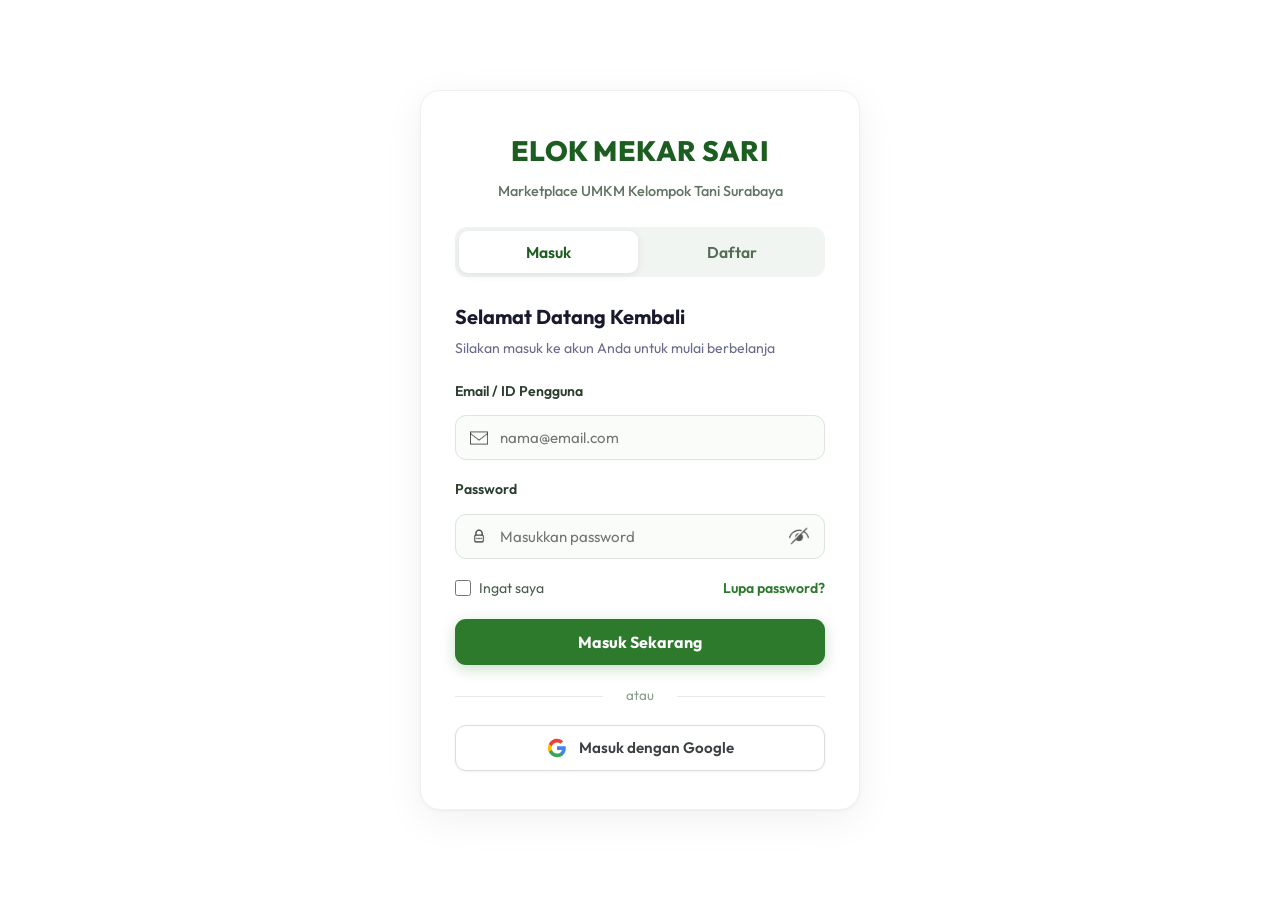
==== commit 1ddd526e: "Update tampilan dan fitur website" ====
--- a/admin.html
+++ b/admin.html
@@ -11,7 +11,6 @@
 </head>
 <body class="admin-body">
 
-  <!-- Admin Sidebar -->
   <aside class="admin-sidebar" id="admin-sidebar">
     <div class="sidebar-brand">
       <div class="sidebar-brand-text">
@@ -42,8 +41,6 @@
         <span>Manajemen Order</span>
       </button>
 
-
-
       <button type="button" class="sidebar-item" data-section="users" onclick="showAdminSection('users', this)">
         <svg class="nav-svg-icon" viewBox="0 0 24 24" width="20" height="20" fill="currentColor">
           <path d="M16 11c1.66 0 2.99-1.34 2.99-3S17.66 5 16 5c-1.66 0-3 1.34-3 3s1.34 3 3 3zm-8 0c1.66 0 2.99-1.34 2.99-3S9.66 5 8 5C6.34 5 5 6.34 5 8s1.34 3 3 3zm0 2c-2.33 0-7 1.17-7 3.5V19h14v-2.5c0-2.33-4.67-3.5-7-3.5zm8 0c-.29 0-.62.02-.97.05 1.16.84 1.97 1.97 1.97 3.45V19h6v-2.5c0-2.33-4.67-3.5-7-3.5z"/>
@@ -60,22 +57,19 @@
 
       <div class="sidebar-divider"></div>
 
-      <!-- Tombol Keluar: teks warna merah tanpa icon -->
       <button type="button" class="sidebar-item logout-item" onclick="openLogoutModal()">
         <span>Keluar Admin</span>
       </button>
     </nav>
   </aside>
 
-  <!-- Admin Main Content -->
   <div class="admin-main" id="admin-main">
-    
-    <!-- Topbar Header -->
+
     <header class="admin-topbar">
       <button class="sidebar-toggle" onclick="toggleSidebar()" title="Toggle Sidebar">
         <svg viewBox="0 0 24 24" width="22" height="22" fill="currentColor"><path d="M3 18h18v-2H3v2zm0-5h18v-2H3v2zm0-7v2h18V6H3z"/></svg>
       </button>
-      
+
       <div class="topbar-title-section">
         <h1 class="topbar-title" id="topbar-title">Dashboard Admin</h1>
         <span class="topbar-sub">Sistem Kelola UMKM Elok Mekar Sari</span>
@@ -92,9 +86,6 @@
       </div>
     </header>
 
-    <!-- CONTENT SECTIONS -->
-
-    <!-- 1. DASHBOARD OVERVIEW SECTION -->
     <section class="admin-section active" id="sec-dashboard">
       <div class="section-banner">
         <div>
@@ -103,9 +94,8 @@
         </div>
       </div>
 
-      <!-- 4 Summary Cards (from Flutter DashboardTab) -->
       <div class="admin-stats-grid">
-        <!-- 1. Total Order Hari Ini (Clickable to Orders) -->
+
         <div class="admin-stat-card card-green card-interactive" onclick="showAdminSection('orders', document.querySelector('[data-section=orders]'))" title="Klik untuk lihat Manajemen Order">
           <div class="stat-icon-wrapper">
             <img src="Icon/keranjang.png" alt="Keranjang" class="stat-icon-img">
@@ -117,7 +107,6 @@
           </div>
         </div>
 
-        <!-- 2. Total Pendapatan (Clickable to Orders) -->
         <div class="admin-stat-card card-blue card-interactive" onclick="showAdminSection('orders', document.querySelector('[data-section=orders]'))" title="Klik untuk lihat Manajemen Order">
           <div class="stat-icon-wrapper">
             <img src="Icon/dollar.png" alt="Dollar" class="stat-icon-img">
@@ -129,7 +118,6 @@
           </div>
         </div>
 
-        <!-- 3. Pesanan Perlu Ditangani -->
         <div class="admin-stat-card card-orange card-interactive" onclick="showAdminSection('orders', document.querySelector('[data-section=orders]'))" title="Klik untuk lihat Manajemen Order">
           <div class="stat-icon-wrapper">
             <img src="Icon/kalender.png" alt="Kalender" class="stat-icon-img">
@@ -141,7 +129,6 @@
           </div>
         </div>
 
-        <!-- 4. Produk Terlaris -->
         <div class="admin-stat-card card-teal">
           <div class="stat-icon-wrapper">
             <img src="Icon/bintang.png" alt="Bintang" class="stat-icon-img">
@@ -154,7 +141,6 @@
         </div>
       </div>
 
-      <!-- Quick Tables Section: Recent Orders & Low Stock -->
       <div class="dashboard-double-grid">
         <div class="admin-card">
           <div class="card-header-flex">
@@ -172,7 +158,7 @@
                 </tr>
               </thead>
               <tbody id="dash-recent-orders-tbody">
-                <!-- Filled by JS -->
+
               </tbody>
             </table>
           </div>
@@ -194,7 +180,7 @@
                 </tr>
               </thead>
               <tbody id="dash-low-stock-tbody">
-                <!-- Filled by JS -->
+
               </tbody>
             </table>
           </div>
@@ -203,7 +189,6 @@
 
     </section>
 
-    <!-- 2. PRODUCT MANAGEMENT SECTION -->
     <section class="admin-section hidden" id="sec-products">
       <div class="section-toolbar">
         <div>
@@ -250,14 +235,13 @@
               </tr>
             </thead>
             <tbody id="admin-products-table-tbody">
-              <!-- Rendered via JS -->
+
             </tbody>
           </table>
         </div>
       </div>
     </section>
 
-    <!-- 3. ORDER MANAGEMENT SECTION -->
     <section class="admin-section hidden" id="sec-orders">
       <div class="section-toolbar">
         <div>
@@ -266,7 +250,6 @@
         </div>
       </div>
 
-      <!-- Status Tabs (from Flutter OrderManagementTab) -->
       <div class="order-tabs-admin">
         <button type="button" class="tab-btn active" data-status="all" onclick="filterOrdersByStatus('all', this)">Semua Pesanan</button>
         <button type="button" class="tab-btn" data-status="pending" onclick="filterOrdersByStatus('pending', this)">Menunggu Pembayaran</button>
@@ -302,14 +285,13 @@
               </tr>
             </thead>
             <tbody id="admin-orders-table-tbody">
-              <!-- Rendered via JS -->
+
             </tbody>
           </table>
         </div>
       </div>
     </section>
 
-    <!-- 5. USERS MANAGEMENT SECTION -->
     <section class="admin-section hidden" id="sec-users">
       <div class="section-toolbar">
         <div>
@@ -339,14 +321,13 @@
               </tr>
             </thead>
             <tbody id="admin-users-table-tbody">
-              <!-- Rendered via JS -->
+
             </tbody>
           </table>
         </div>
       </div>
     </section>
 
-    <!-- 6. REPORTS SECTION -->
     <section class="admin-section hidden" id="sec-reports">
       <div class="section-toolbar">
         <div>
@@ -355,7 +336,6 @@
         </div>
       </div>
 
-      <!-- Sales Chart Card (from Flutter ReportsTab LineChart) -->
       <div class="admin-card report-chart-card">
         <div class="card-header-flex">
           <div>
@@ -364,13 +344,12 @@
           </div>
           <div class="chart-badge-tag">Statistik Realtime</div>
         </div>
-        
+
         <div class="chart-container" id="sales-chart-wrapper">
-          <!-- Dynamic SVG Chart rendered by JS -->
-        </div>
-      </div>
-
-      <!-- Summary Stats (Ringkasan Bulanan) -->
+
+        </div>
+      </div>
+
       <div class="admin-stats-grid" style="margin-top: 20px;">
         <div class="admin-stat-card card-green">
           <div class="stat-data">
@@ -395,7 +374,6 @@
         </div>
       </div>
 
-      <!-- Ringkasan Penjualan Tiap Produk -->
       <div class="admin-card" style="margin-top: 20px;">
         <h3>Ringkasan Penjualan Tiap Produk</h3>
         <div class="table-responsive">
@@ -410,7 +388,7 @@
               </tr>
             </thead>
             <tbody id="rep-products-tbody">
-              <!-- Rendered via JS -->
+
             </tbody>
           </table>
         </div>
@@ -419,7 +397,6 @@
 
   </div>
 
-  <!-- MODAL: ADD / EDIT PRODUCT -->
   <div class="modal-overlay hidden" id="product-modal">
     <div class="modal-dialog">
       <div class="modal-header">
@@ -508,7 +485,6 @@
     </div>
   </div>
 
-  <!-- MODAL: VIEW PROOF OF PAYMENT (STRUK) -->
   <div class="modal-overlay hidden" id="proof-modal" onclick="closeProofModalOnBackdrop(event)">
     <div class="modal-dialog modal-dialog-proof">
       <div class="modal-header">
@@ -520,7 +496,7 @@
           <img id="proof-img" src="" alt="Bukti Pembayaran">
         </div>
         <div class="proof-details" id="proof-details-text">
-          <!-- Filled by JS -->
+
         </div>
       </div>
       <div class="modal-footer">
@@ -530,7 +506,6 @@
     </div>
   </div>
 
-    <!-- MODAL: LOGOUT CONFIRMATION -->
   <div class="modal-overlay hidden" id="logout-modal" onclick="closeLogoutModalOnBackdrop(event)">
     <div class="modal-dialog modal-dialog-sm">
       <div class="modal-header">
@@ -547,10 +522,8 @@
     </div>
   </div>
 
-  <!-- Toast -->
   <div class="toast" id="toast"></div>
 
-  <!-- SCRIPTS -->
   <script src="js/app.js"></script>
   <script src="js/admin.js"></script>
 </body>
--- a/css/style.css
+++ b/css/style.css
@@ -1,6 +1,4 @@
-/* ========================================
-   ELOK MEKAR SARI - Global Styles
-   ======================================== */
+
 
 *, *::before, *::after {
   box-sizing: border-box;
@@ -75,7 +73,6 @@
   padding: 0 20px;
 }
 
-/* ---- NAVBAR ---- */
 .navbar {
   position: sticky;
   top: 0;
@@ -250,7 +247,6 @@
   color: #c62828;
 }
 
-/* ---- PAGE HEADER ---- */
 .page-header {
   background: linear-gradient(135deg, var(--primary-dark) 0%, var(--primary) 100%);
   color: white;
@@ -263,7 +259,6 @@
 }
 .page-sub { opacity: 0.85; font-size: 1rem; }
 
-/* ---- BUTTONS ---- */
 .btn-primary {
   display: inline-flex;
   align-items: center;
@@ -301,7 +296,6 @@
   border-color: white;
 }
 
-/* ---- PRODUCT CARD ---- */
 .products-grid {
   display: grid;
   grid-template-columns: repeat(auto-fill, minmax(240px, 1fr));
@@ -426,7 +420,6 @@
 }
 .btn-add-cart:hover { background: var(--primary-dark); }
 
-/* ---- SECTION ---- */
 .section { padding: 60px 0; }
 .section-header {
   display: flex;
@@ -450,7 +443,6 @@
 }
 .see-all-link:hover { opacity: 0.7; }
 
-/* ---- FORM ELEMENTS ---- */
 .form-group {
   display: flex;
   flex-direction: column;
@@ -542,7 +534,6 @@
   padding-right: 36px;
 }
 
-/* ---- MODAL ---- */
 .modal-overlay {
   position: fixed;
   inset: 0;
@@ -590,7 +581,6 @@
 @keyframes fadeIn { from { opacity: 0; } to { opacity: 1; } }
 @keyframes slideUp { from { transform: translateY(20px); opacity: 0; } to { transform: translateY(0); opacity: 1; } }
 
-/* ---- TOAST ---- */
 .toast {
   position: fixed;
   bottom: 24px;
@@ -616,7 +606,6 @@
 .toast.error { background: var(--danger); }
 .toast.warning { background: var(--warning); }
 
-/* ---- EMPTY STATE ---- */
 .empty-state {
   text-align: center;
   padding: 60px 20px;
@@ -625,7 +614,6 @@
 .empty-state h3 { font-size: 1.3rem; margin-bottom: 8px; }
 .empty-state p { color: var(--text-muted); margin-bottom: 24px; }
 
-/* ---- STATUS BADGES ---- */
 .status-badge {
   display: inline-flex;
   align-items: center;
@@ -642,13 +630,11 @@
 .status-done { background: #e8f5e9; color: #1b5e20; }
 .status-cancelled { background: #ffebee; color: #b71c1c; }
 
-/* ---- SCROLLBAR ---- */
 ::-webkit-scrollbar { width: 6px; height: 6px; }
 ::-webkit-scrollbar-track { background: transparent; }
 ::-webkit-scrollbar-thumb { background: #ccc; border-radius: 3px; }
 ::-webkit-scrollbar-thumb:hover { background: #aaa; }
 
-/* ---- RESPONSIVE ---- */
 @media (max-width: 768px) {
   .nav-links { display: none; }
   .form-row { grid-template-columns: 1fr; }
@@ -656,7 +642,6 @@
   .products-grid { grid-template-columns: repeat(auto-fill, minmax(160px, 1fr)); gap: 12px; }
 }
 
-/* ---- CUSTOM ICON UTILITIES ---- */
 .nav-icon-img {
   width: 22px;
   height: 22px;
--- a/css/admin.css
+++ b/css/admin.css
@@ -1,6 +1,4 @@
-/* ========================================
-   ADMIN DASHBOARD CSS - Elok Mekar Sari
-   ======================================== */
+
 
 :root {
   --admin-primary: #2d5a27;
@@ -24,7 +22,6 @@
   min-height: 100vh;
 }
 
-/* ==================== SIDEBAR ==================== */
 .admin-sidebar {
   width: 260px;
   background: #173315;
@@ -160,7 +157,6 @@
   color: #ff4d4d !important;
 }
 
-/* Sidebar Partners */
 .sidebar-partners {
   padding: 16px 20px;
   background: rgba(0, 0, 0, 0.2);
@@ -190,7 +186,6 @@
   padding: 2px 4px;
 }
 
-/* ==================== MAIN CONTENT ==================== */
 .admin-main {
   margin-left: 260px;
   flex: 1;
@@ -204,7 +199,6 @@
   margin-left: 0;
 }
 
-/* Topbar */
 .admin-topbar {
   background: #ffffff;
   height: 70px;
@@ -287,7 +281,6 @@
   color: #4b6b48;
 }
 
-/* Section Container */
 .admin-section {
   padding: 26px 28px;
   flex: 1;
@@ -297,7 +290,6 @@
   display: none !important;
 }
 
-/* Section Header Toolbar */
 .section-toolbar {
   display: flex;
   align-items: center;
@@ -320,7 +312,6 @@
   margin: 0;
 }
 
-/* Welcome Banner */
 .section-banner {
   background: linear-gradient(135deg, #2d5a27 0%, #1e3d1a 100%);
   color: #ffffff;
@@ -354,7 +345,6 @@
   border: 3px solid rgba(255, 255, 255, 0.3);
 }
 
-/* ==================== STATS CARDS ==================== */
 .admin-stats-grid {
   display: grid;
   grid-template-columns: repeat(auto-fit, minmax(220px, 1fr));
@@ -424,14 +414,12 @@
   color: #8f9b8e;
 }
 
-/* Double Grid */
 .dashboard-double-grid {
   display: grid;
   grid-template-columns: repeat(auto-fit, minmax(420px, 1fr));
   gap: 22px;
 }
 
-/* ==================== CARD & TABLES ==================== */
 .admin-card {
   background: #ffffff;
   border-radius: 16px;
@@ -470,7 +458,6 @@
   background: #edf5ed;
 }
 
-/* Table Filters Row */
 .table-filters-row {
   display: flex;
   gap: 14px;
@@ -513,7 +500,6 @@
   cursor: pointer;
 }
 
-/* Table Responsive */
 .table-responsive {
   width: 100%;
   overflow-x: auto;
@@ -545,7 +531,6 @@
   background: #fafcfa;
 }
 
-/* Product Thumbnail */
 .table-prod-img {
   width: 52px;
   height: 52px;
@@ -554,7 +539,6 @@
   border: 1px solid var(--admin-border);
 }
 
-/* Status Badges */
 .badge-status {
   display: inline-flex;
   align-items: center;
@@ -590,7 +574,6 @@
   font-weight: 700;
 }
 
-/* Action Buttons */
 .action-btns-group {
   display: flex;
   gap: 8px;
@@ -644,7 +627,6 @@
   background: #115e59;
 }
 
-/* Order Tabs */
 .order-tabs-admin {
   display: flex;
   gap: 8px;
@@ -678,7 +660,6 @@
   border-color: #2d5a27;
 }
 
-/* Status Dropdown in Table */
 .status-select-inline {
   padding: 6px 10px;
   border-radius: 8px;
@@ -691,7 +672,6 @@
   outline: none;
 }
 
-/* ==================== MODALS ==================== */
 .modal-overlay {
   position: fixed;
   inset: 0;
@@ -850,7 +830,6 @@
   background: #23471e;
 }
 
-/* Proof Modal Details */
 .proof-img-container {
   width: 100%;
   max-height: 320px;
@@ -879,7 +858,6 @@
   line-height: 1.6;
 }
 
-/* Responsive */
 @media (max-width: 900px) {
   .admin-sidebar {
     transform: translateX(-260px);
@@ -895,11 +873,6 @@
   }
 }
 
-/* ========================================
-   COMPLAINT MANAGEMENT & EXPANDED ADMIN UI
-   ======================================== */
-
-/* Sidebar Complaint Count Badge */
 .sidebar-badge-count {
   margin-left: auto;
   background: #ef4444;
@@ -911,7 +884,6 @@
   line-height: 1;
 }
 
-/* Interactive Summary Cards */
 .card-interactive {
   cursor: pointer;
   transition: transform 0.2s cubic-bezier(0.4, 0, 0.2, 1), box-shadow 0.2s;
@@ -922,7 +894,6 @@
   box-shadow: 0 8px 24px rgba(0, 0, 0, 0.12);
 }
 
-/* Quick Order Status Action Pills */
 .status-actions-cell {
   display: flex;
   flex-wrap: wrap;
@@ -953,7 +924,6 @@
 .pill-selesai { background: #2d5a27; }
 .pill-dibatalkan { background: #ef4444; }
 
-/* Status Badges */
 .badge-status.badge-pending { background: #fef3c7; color: #b45309; }
 .badge-status.badge-diproses { background: #dbeafe; color: #1d4ed8; }
 .badge-status.badge-ready { background: #ccfbf1; color: #0f766e; }
@@ -961,7 +931,6 @@
 .badge-status.badge-selesai { background: #dcfce7; color: #15803d; }
 .badge-status.badge-dibatalkan { background: #fee2e2; color: #b91c1c; }
 
-/* Priority Badges */
 .badge-priority {
   display: inline-flex;
   align-items: center;
@@ -997,7 +966,6 @@
   border: 1px solid #dcfce7;
 }
 
-/* Complaints Grid / Cards */
 .complaints-list-grid {
   display: flex;
   flex-direction: column;
@@ -1116,7 +1084,6 @@
   cursor: pointer;
 }
 
-/* Modal Chat Keluhan */
 .modal-dialog-chat {
   max-width: 600px;
   height: 85vh;
@@ -1294,7 +1261,6 @@
   background: #fee2e2;
 }
 
-/* User Toggle Switch (Aktif / Blokir) */
 .user-toggle-wrapper {
   display: inline-flex;
   align-items: center;
@@ -1355,7 +1321,6 @@
 .user-status-active { color: #16a34a; }
 .user-status-blocked { color: #dc2626; }
 
-/* Weekly Sales Chart Card */
 .report-chart-card {
   margin-top: 10px;
 }
@@ -1389,7 +1354,6 @@
   overflow: visible;
 }
 
-/* Logout Modal */
 .modal-dialog-sm {
   max-width: 380px;
 }
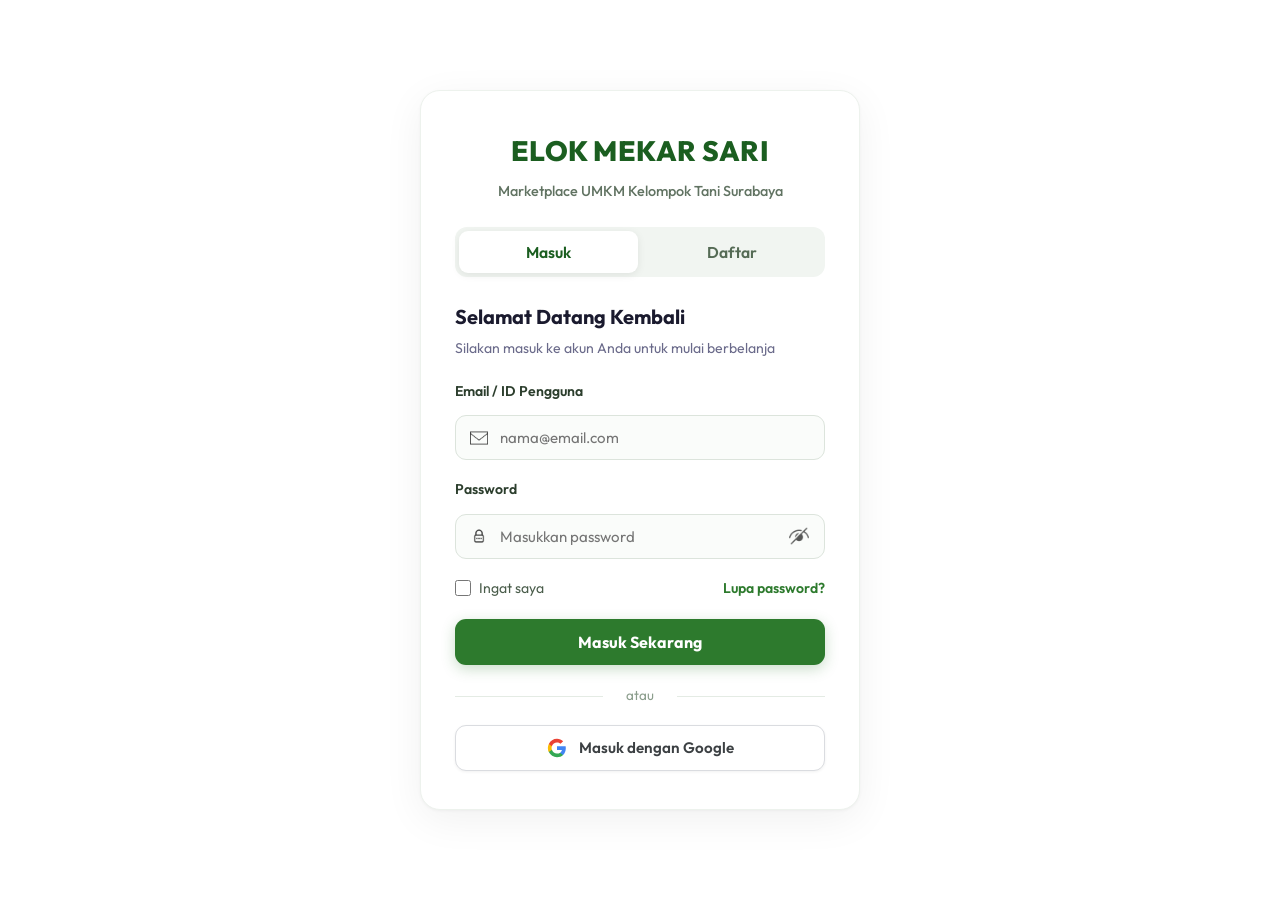
==== commit 079591fc: "Update tampilan dan fitur website" ====
--- a/admin.html
+++ b/admin.html
@@ -107,14 +107,25 @@
           </div>
         </div>
 
-        <div class="admin-stat-card card-blue card-interactive" onclick="showAdminSection('orders', document.querySelector('[data-section=orders]'))" title="Klik untuk lihat Manajemen Order">
+        <div class="admin-stat-card card-blue card-interactive" onclick="showAdminSection('reports', document.querySelector('[data-section=reports]'))" title="Klik untuk lihat Laporan Penjualan">
           <div class="stat-icon-wrapper">
             <img src="Icon/dollar.png" alt="Dollar" class="stat-icon-img">
           </div>
           <div class="stat-data">
-            <span class="stat-label">Total Pendapatan</span>
+            <span class="stat-label">Total Omset</span>
             <span class="stat-value" id="dash-total-revenue">Rp 0</span>
-            <span class="stat-note">Akumulasi pesanan aktif</span>
+            <span class="stat-note">Akumulasi seluruh transaksi</span>
+          </div>
+        </div>
+
+        <div class="admin-stat-card card-green card-interactive" onclick="showAdminSection('reports', document.querySelector('[data-section=reports]'))" title="Klik untuk lihat Laporan Keuangan" style="border-left: 4px solid #16a34a; background: linear-gradient(135deg, #f0fdf4, #ffffff);">
+          <div class="stat-icon-wrapper">
+            <svg viewBox="0 0 24 24" width="28" height="28" fill="none" stroke="#16a34a" stroke-width="2"><path d="M12 1v22M17 5H9.5a3.5 3.5 0 0 0 0 7h5a3.5 3.5 0 0 1 0 7H6"/></svg>
+          </div>
+          <div class="stat-data">
+            <span class="stat-label" style="color:#15803d;font-weight:700;">Total Laba Bersih</span>
+            <span class="stat-value" id="dash-total-profit" style="color:#15803d;font-weight:800;">Rp 0</span>
+            <span class="stat-note" id="dash-profit-margin">Estimasi laba bersih (profit)</span>
           </div>
         </div>
 
@@ -331,18 +342,61 @@
     <section class="admin-section hidden" id="sec-reports">
       <div class="section-toolbar">
         <div>
-          <h2>Laporan & Statistik</h2>
-          <p>Rekapitulasi penjualan produk UMKM Elok Mekar Sari.</p>
-        </div>
-      </div>
-
-      <div class="admin-card report-chart-card">
+          <h2>Laporan Keuangan & Statistik</h2>
+          <p>Rekapitulasi omset penjualan, modal (HPP), dan laba bersih UMKM Elok Mekar Sari.</p>
+        </div>
+        <div class="toolbar-actions" style="display:flex;gap:12px;align-items:center;flex-wrap:wrap;">
+          <div class="report-period-filter">
+            <button type="button" class="report-filter-btn" data-period="daily" onclick="setReportPeriod('daily', this)">Harian</button>
+            <button type="button" class="report-filter-btn active" data-period="weekly" onclick="setReportPeriod('weekly', this)">Mingguan</button>
+            <button type="button" class="report-filter-btn" data-period="monthly" onclick="setReportPeriod('monthly', this)">Bulanan</button>
+            <button type="button" class="report-filter-btn" data-period="all" onclick="setReportPeriod('all', this)">Semua</button>
+          </div>
+          <button type="button" class="btn-primary-action btn-excel-export" onclick="exportAdminFinancialExcel()">
+            <svg width="18" height="18" viewBox="0 0 24 24" fill="none" stroke="currentColor" stroke-width="2" stroke-linecap="round" stroke-linejoin="round"><path d="M14 2H6a2 2 0 0 0-2 2v16a2 2 0 0 0 2 2h12a2 2 0 0 0 2-2V8z"/><polyline points="14 2 14 8 20 8"/><line x1="8" y1="13" x2="16" y2="13"/><line x1="8" y1="17" x2="16" y2="17"/><polyline points="10 9 9 9 8 9"/></svg>
+            <span>Ekspor ke Excel</span>
+          </button>
+        </div>
+      </div>
+
+      <div class="admin-stats-grid" style="margin-top: 20px;">
+        <div class="admin-stat-card card-green">
+          <div class="stat-data">
+            <span class="stat-label">Total Omset (Pendapatan)</span>
+            <span class="stat-value" id="rep-total-revenue">Rp 0</span>
+            <span class="stat-note" id="rep-revenue-note">Penjualan di periode ini</span>
+          </div>
+        </div>
+        <div class="admin-stat-card card-orange">
+          <div class="stat-data">
+            <span class="stat-label">Total Modal / HPP</span>
+            <span class="stat-value" id="rep-total-cogs">Rp 0</span>
+            <span class="stat-note">Estimasi biaya pokok produksi</span>
+          </div>
+        </div>
+        <div class="admin-stat-card card-green" style="border-left: 4px solid #16a34a; background: linear-gradient(135deg, #f0fdf4, #ffffff);">
+          <div class="stat-data">
+            <span class="stat-label" style="color:#15803d;font-weight:700;">Total Laba Bersih (Profit)</span>
+            <span class="stat-value" id="rep-total-profit" style="color:#15803d;font-weight:800;">Rp 0</span>
+            <span class="stat-note" id="rep-margin-percent">Margin Keuntungan: 0%</span>
+          </div>
+        </div>
+        <div class="admin-stat-card card-blue">
+          <div class="stat-data">
+            <span class="stat-label">Pesanan Berhasil</span>
+            <span class="stat-value" id="rep-done-orders">0 Transaksi</span>
+            <span class="stat-note" id="rep-top-product-sub">Dalam periode terpilih</span>
+          </div>
+        </div>
+      </div>
+
+      <div class="admin-card report-chart-card" style="margin-top: 20px;">
         <div class="card-header-flex">
           <div>
-            <h3>Penjualan Mingguan (7 Hari Terakhir)</h3>
-            <span class="chart-subtitle">Tren pendapatan harian pesanan selesai & dikonfirmasi</span>
-          </div>
-          <div class="chart-badge-tag">Statistik Realtime</div>
+            <h3 id="rep-chart-title">Grafik Pendapatan & Laba Bersih</h3>
+            <span class="chart-subtitle" id="rep-chart-subtitle">Tren pendapatan harian dan perolehan laba pesanan</span>
+          </div>
+          <div class="chart-badge-tag" id="rep-period-badge">Mingguan (7 Hari)</div>
         </div>
 
         <div class="chart-container" id="sales-chart-wrapper">
@@ -350,46 +404,33 @@
         </div>
       </div>
 
-      <div class="admin-stats-grid" style="margin-top: 20px;">
-        <div class="admin-stat-card card-green">
-          <div class="stat-data">
-            <span class="stat-label">Total Penjualan Masuk</span>
-            <span class="stat-value" id="rep-total-revenue">Rp 0</span>
-            <span class="stat-note">Akumulasi seluruh transaksi berhasil</span>
-          </div>
-        </div>
-        <div class="admin-stat-card card-blue">
-          <div class="stat-data">
-            <span class="stat-label">Order Berhasil</span>
-            <span class="stat-value" id="rep-done-orders">0 Transaksi</span>
-            <span class="stat-note">Pesanan status diproses / selesai</span>
-          </div>
-        </div>
-        <div class="admin-stat-card card-orange">
-          <div class="stat-data">
-            <span class="stat-label">Produk Terlaris</span>
-            <span class="stat-value" id="rep-top-product">-</span>
-            <span class="stat-note" id="rep-top-product-sub">Berdasarkan kuantitas terjual</span>
-          </div>
-        </div>
-      </div>
-
       <div class="admin-card" style="margin-top: 20px;">
-        <h3>Ringkasan Penjualan Tiap Produk</h3>
+        <div class="card-header-flex">
+          <div>
+            <h3>Rincian Laporan Keuangan per Produk</h3>
+            <span class="chart-subtitle">Detail omset, modal HPP, dan laba yang dihasilkan tiap produk</span>
+          </div>
+        </div>
         <div class="table-responsive">
           <table class="table-modern">
             <thead>
               <tr>
                 <th>Produk</th>
                 <th>Kategori</th>
-                <th>Harga Satuan</th>
-                <th>Jumlah Terjual</th>
-                <th>Subtotal Pendapatan</th>
+                <th>Harga Jual</th>
+                <th>Modal (HPP)</th>
+                <th>Terjual</th>
+                <th>Total Omset</th>
+                <th>Total Modal</th>
+                <th>Laba Bersih</th>
               </tr>
             </thead>
             <tbody id="rep-products-tbody">
 
             </tbody>
+            <tfoot id="rep-products-tfoot" style="background:#f8fafc;font-weight:700;border-top:2px solid #e2e8f0;">
+
+            </tfoot>
           </table>
         </div>
       </div>
--- a/css/admin.css
+++ b/css/admin.css
@@ -1378,3 +1378,61 @@
   background: #b91c1c;
 }
 
+.report-period-filter {
+  display: inline-flex;
+  background: #f1f5f9;
+  padding: 4px;
+  border-radius: 12px;
+  gap: 4px;
+  border: 1px solid #e2e8f0;
+}
+
+.report-filter-btn {
+  border: none;
+  background: transparent;
+  padding: 8px 16px;
+  border-radius: 8px;
+  font-size: 0.85rem;
+  font-weight: 600;
+  color: #64748b;
+  cursor: pointer;
+  transition: all 0.2s ease;
+}
+
+.report-filter-btn:hover {
+  color: #1e293b;
+  background: rgba(255, 255, 255, 0.6);
+}
+
+.report-filter-btn.active {
+  background: #ffffff;
+  color: #1e6b2c;
+  font-weight: 700;
+  box-shadow: 0 1px 3px rgba(0, 0, 0, 0.08);
+}
+
+.btn-excel-export {
+  background: #107c41;
+  color: #ffffff;
+  border: none;
+  padding: 9px 18px;
+  border-radius: 10px;
+  font-size: 0.88rem;
+  font-weight: 700;
+  display: inline-flex;
+  align-items: center;
+  gap: 8px;
+  cursor: pointer;
+  transition: background 0.15s, transform 0.1s;
+}
+
+.btn-excel-export:hover {
+  background: #0e6b37;
+  transform: translateY(-1px);
+}
+
+.btn-excel-export:active {
+  transform: translateY(0);
+}
+
+
